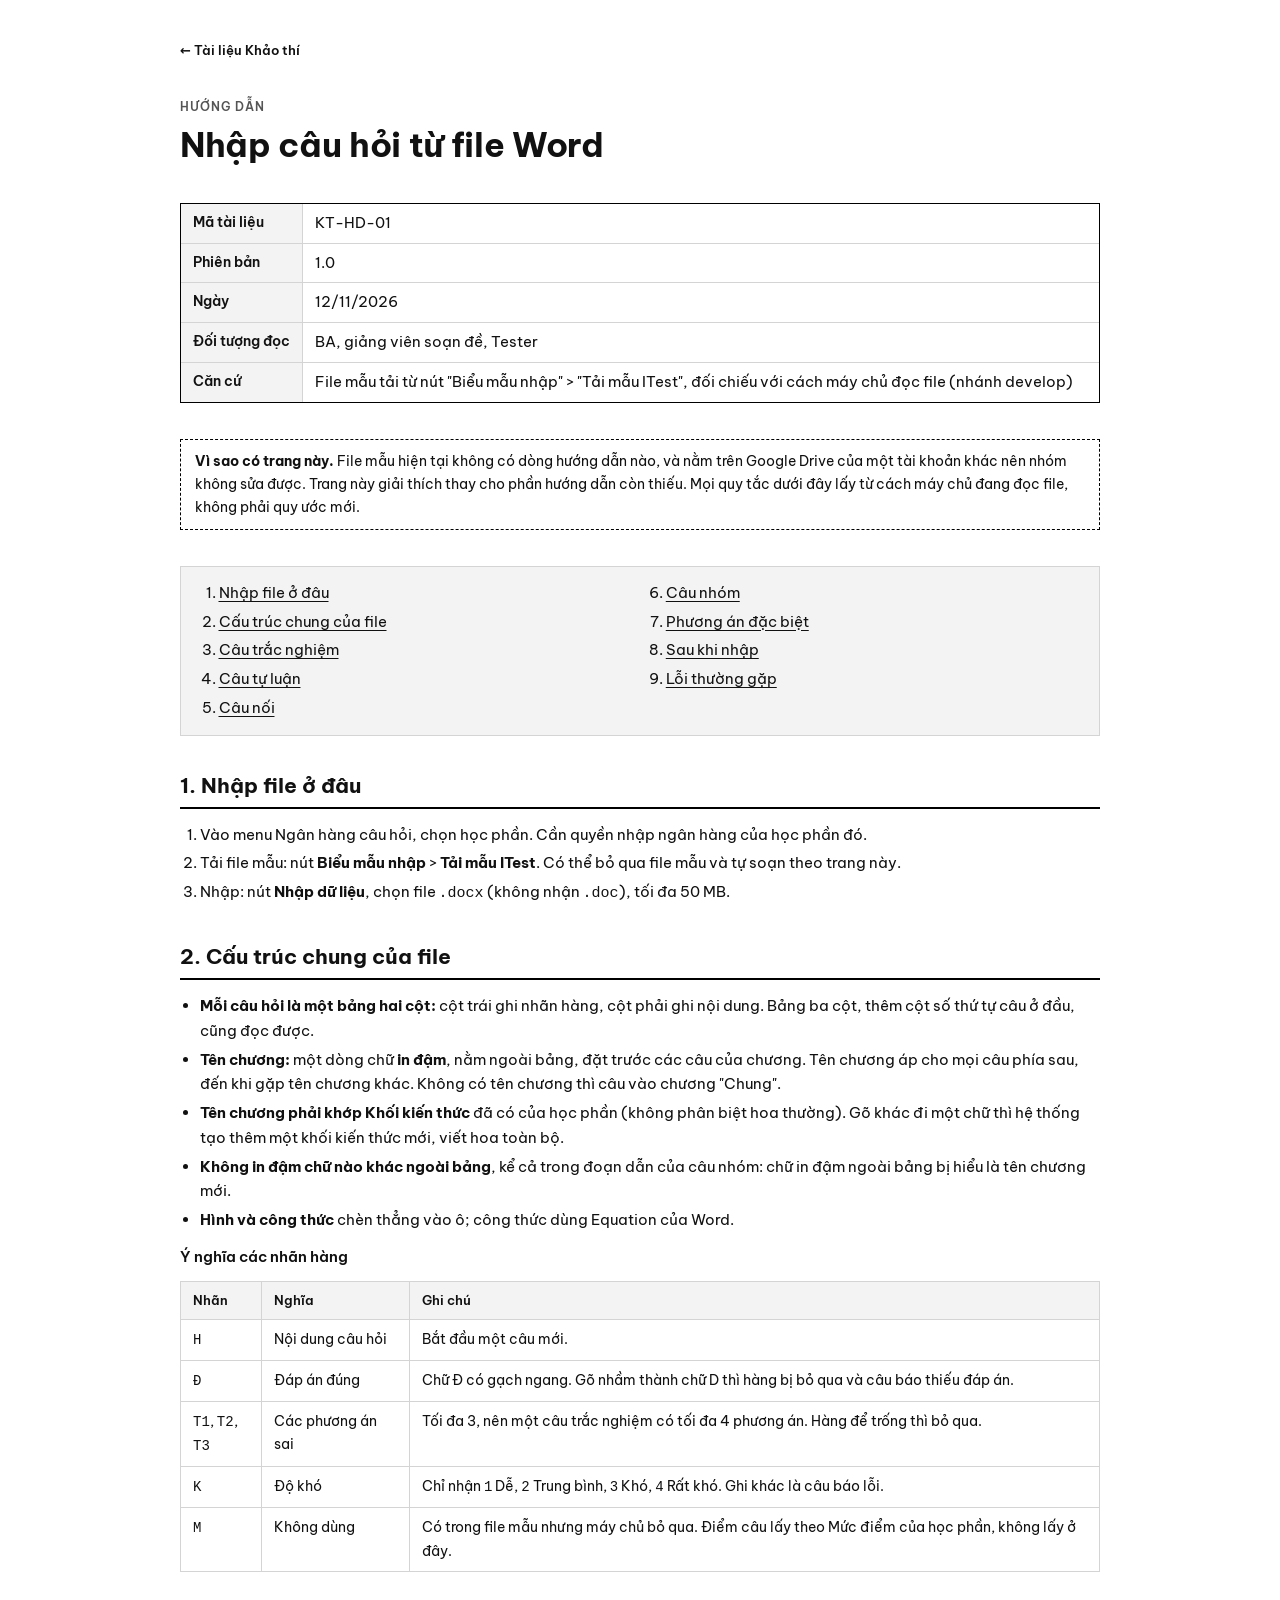
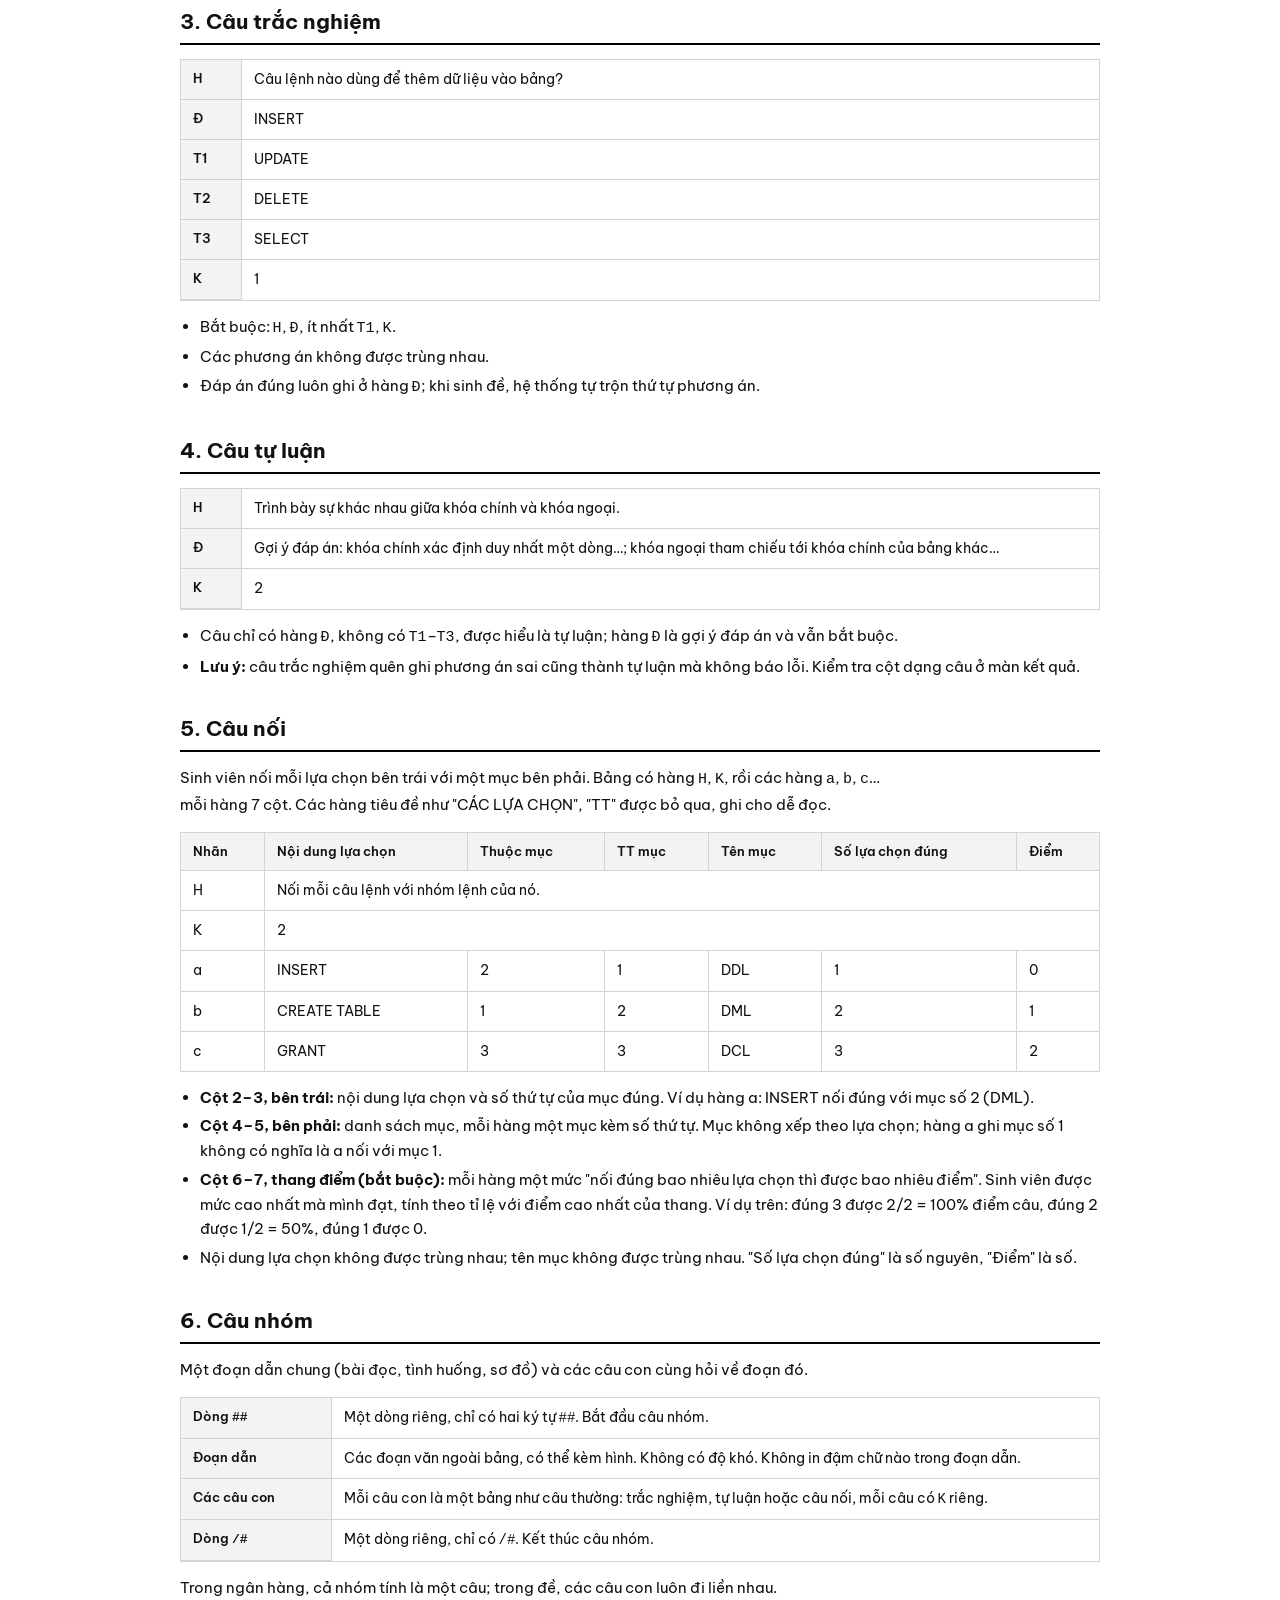
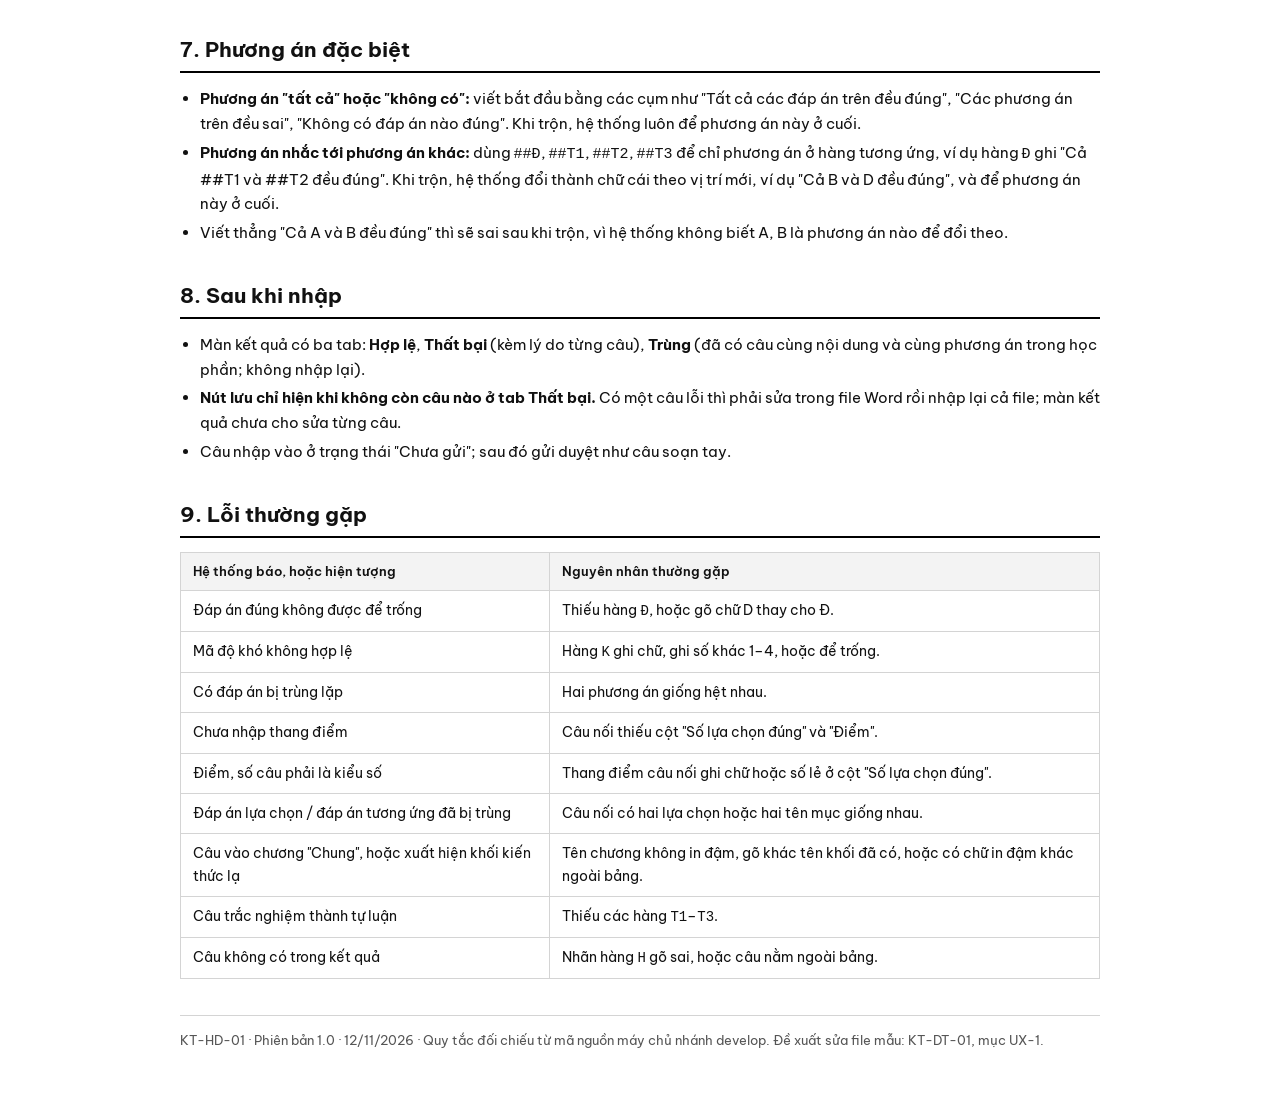
==== huong-dan/nhap-cau-hoi-tu-word.html @ 945ab6fc "Đặc tả 0.9 viết cụ thể từng đề xuất; thêm KT-HD-01 hướng dẫn nhập câu hỏi từ Word Mỗi đề xuất ghi rõ" ====
<!doctype html>
<html lang="vi">
<head>
<meta charset="utf-8">
<meta name="viewport" content="width=device-width, initial-scale=1, viewport-fit=cover">
<meta name="description" content="Cách điền file mẫu Word để nhập câu hỏi vào ngân hàng: từng hàng H, Đ, T1–T3, K nghĩa là gì, cách ghi chương, câu nối, câu nhóm, và các lỗi thường gặp.">
<title>Nhập câu hỏi từ Word</title>
<link rel="preconnect" href="https://fonts.googleapis.com">
<link rel="preconnect" href="https://fonts.gstatic.com" crossorigin>
<link rel="stylesheet" href="https://fonts.googleapis.com/css2?family=Be+Vietnam+Pro:wght@400;500;600;700&family=JetBrains+Mono:wght@500&display=swap">
<link rel="stylesheet" href="../assets/tai-lieu.css">
</head>
<body>
<main class="doc">
  <a class="back" href="../">← Tài liệu Khảo thí</a>

  <header class="muc">
    <span class="nhan">Hướng dẫn</span>
    <h1>Nhập câu hỏi từ file Word</h1>
  </header>

  <div class="thong-tin">
    <dl>
      <dt>Mã tài liệu</dt><dd>KT-HD-01</dd>
      <dt>Phiên bản</dt><dd>1.0</dd>
      <dt>Ngày</dt><dd>12/11/2026</dd>
      <dt>Đối tượng đọc</dt><dd>BA, giảng viên soạn đề, Tester</dd>
      <dt>Căn cứ</dt><dd>File mẫu tải từ nút "Biểu mẫu nhập" &gt; "Tải mẫu ITest", đối chiếu với cách máy chủ đọc file (nhánh develop)</dd>
    </dl>
  </div>

  <div class="chu-y"><b>Vì sao có trang này.</b> File mẫu hiện tại không có dòng hướng dẫn nào, và nằm trên Google Drive của một tài khoản khác nên nhóm không sửa được. Trang này giải thích thay cho phần hướng dẫn còn thiếu. Mọi quy tắc dưới đây lấy từ cách máy chủ đang đọc file, không phải quy ước mới.</div>

  <nav class="muc-luc" aria-label="Mục lục">
    <ol>
      <li><a href="#o-dau">Nhập file ở đâu</a></li>
      <li><a href="#cau-truc">Cấu trúc chung của file</a></li>
      <li><a href="#trac-nghiem">Câu trắc nghiệm</a></li>
      <li><a href="#tu-luan">Câu tự luận</a></li>
      <li><a href="#cau-noi">Câu nối</a></li>
      <li><a href="#cau-nhom">Câu nhóm</a></li>
      <li><a href="#dac-biet">Phương án đặc biệt</a></li>
      <li><a href="#sau-khi-nhap">Sau khi nhập</a></li>
      <li><a href="#loi">Lỗi thường gặp</a></li>
    </ol>
  </nav>

  <section id="o-dau">
    <h2>1. Nhập file ở đâu</h2>
    <ol>
      <li>Vào menu Ngân hàng câu hỏi, chọn học phần. Cần quyền nhập ngân hàng của học phần đó.</li>
      <li>Tải file mẫu: nút <b>Biểu mẫu nhập</b> &gt; <b>Tải mẫu ITest</b>. Có thể bỏ qua file mẫu và tự soạn theo trang này.</li>
      <li>Nhập: nút <b>Nhập dữ liệu</b>, chọn file <code>.docx</code> (không nhận <code>.doc</code>), tối đa 50 MB.</li>
    </ol>
  </section>

  <section id="cau-truc">
    <h2>2. Cấu trúc chung của file</h2>
    <ul>
      <li><b>Mỗi câu hỏi là một bảng hai cột:</b> cột trái ghi nhãn hàng, cột phải ghi nội dung. Bảng ba cột, thêm cột số thứ tự câu ở đầu, cũng đọc được.</li>
      <li><b>Tên chương:</b> một dòng chữ <b>in đậm</b>, nằm ngoài bảng, đặt trước các câu của chương. Tên chương áp cho mọi câu phía sau, đến khi gặp tên chương khác. Không có tên chương thì câu vào chương "Chung".</li>
      <li><b>Tên chương phải khớp Khối kiến thức</b> đã có của học phần (không phân biệt hoa thường). Gõ khác đi một chữ thì hệ thống tạo thêm một khối kiến thức mới, viết hoa toàn bộ.</li>
      <li><b>Không in đậm chữ nào khác ngoài bảng</b>, kể cả trong đoạn dẫn của câu nhóm: chữ in đậm ngoài bảng bị hiểu là tên chương mới.</li>
      <li><b>Hình và công thức</b> chèn thẳng vào ô; công thức dùng Equation của Word.</li>
    </ul>
    <h4>Ý nghĩa các nhãn hàng</h4>
    <div class="bang"><table>
      <thead><tr><th style="width:80px">Nhãn</th><th>Nghĩa</th><th>Ghi chú</th></tr></thead>
      <tbody>
        <tr><td><code>H</code></td><td>Nội dung câu hỏi</td><td>Bắt đầu một câu mới.</td></tr>
        <tr><td><code>Đ</code></td><td>Đáp án đúng</td><td>Chữ Đ có gạch ngang. Gõ nhầm thành chữ D thì hàng bị bỏ qua và câu báo thiếu đáp án.</td></tr>
        <tr><td><code>T1</code>, <code>T2</code>, <code>T3</code></td><td>Các phương án sai</td><td>Tối đa 3, nên một câu trắc nghiệm có tối đa 4 phương án. Hàng để trống thì bỏ qua.</td></tr>
        <tr><td><code>K</code></td><td>Độ khó</td><td>Chỉ nhận <code>1</code> Dễ, <code>2</code> Trung bình, <code>3</code> Khó, <code>4</code> Rất khó. Ghi khác là câu báo lỗi.</td></tr>
        <tr><td><code>M</code></td><td>Không dùng</td><td>Có trong file mẫu nhưng máy chủ bỏ qua. Điểm câu lấy theo Mức điểm của học phần, không lấy ở đây.</td></tr>
      </tbody>
    </table></div>
  </section>

  <section id="trac-nghiem">
    <h2>3. Câu trắc nghiệm</h2>
    <div class="bang"><table>
      <tbody>
        <tr><th style="width:60px">H</th><td>Câu lệnh nào dùng để thêm dữ liệu vào bảng?</td></tr>
        <tr><th>Đ</th><td>INSERT</td></tr>
        <tr><th>T1</th><td>UPDATE</td></tr>
        <tr><th>T2</th><td>DELETE</td></tr>
        <tr><th>T3</th><td>SELECT</td></tr>
        <tr><th>K</th><td>1</td></tr>
      </tbody>
    </table></div>
    <ul>
      <li>Bắt buộc: <code>H</code>, <code>Đ</code>, ít nhất <code>T1</code>, <code>K</code>.</li>
      <li>Các phương án không được trùng nhau.</li>
      <li>Đáp án đúng luôn ghi ở hàng <code>Đ</code>; khi sinh đề, hệ thống tự trộn thứ tự phương án.</li>
    </ul>
  </section>

  <section id="tu-luan">
    <h2>4. Câu tự luận</h2>
    <div class="bang"><table>
      <tbody>
        <tr><th style="width:60px">H</th><td>Trình bày sự khác nhau giữa khóa chính và khóa ngoại.</td></tr>
        <tr><th>Đ</th><td>Gợi ý đáp án: khóa chính xác định duy nhất một dòng…; khóa ngoại tham chiếu tới khóa chính của bảng khác…</td></tr>
        <tr><th>K</th><td>2</td></tr>
      </tbody>
    </table></div>
    <ul>
      <li>Câu chỉ có hàng <code>Đ</code>, không có <code>T1</code>–<code>T3</code>, được hiểu là tự luận; hàng <code>Đ</code> là gợi ý đáp án và vẫn bắt buộc.</li>
      <li><b>Lưu ý:</b> câu trắc nghiệm quên ghi phương án sai cũng thành tự luận mà không báo lỗi. Kiểm tra cột dạng câu ở màn kết quả.</li>
    </ul>
  </section>

  <section id="cau-noi">
    <h2>5. Câu nối</h2>
    <p>Sinh viên nối mỗi lựa chọn bên trái với một mục bên phải. Bảng có hàng <code>H</code>, <code>K</code>, rồi các hàng <code>a</code>, <code>b</code>, <code>c</code>… mỗi hàng 7 cột. Các hàng tiêu đề như "CÁC LỰA CHỌN", "TT" được bỏ qua, ghi cho dễ đọc.</p>
    <div class="bang"><table>
      <thead>
        <tr><th>Nhãn</th><th>Nội dung lựa chọn</th><th>Thuộc mục</th><th>TT mục</th><th>Tên mục</th><th>Số lựa chọn đúng</th><th>Điểm</th></tr>
      </thead>
      <tbody>
        <tr><td>H</td><td colspan="6">Nối mỗi câu lệnh với nhóm lệnh của nó.</td></tr>
        <tr><td>K</td><td colspan="6">2</td></tr>
        <tr><td>a</td><td>INSERT</td><td>2</td><td>1</td><td>DDL</td><td>1</td><td>0</td></tr>
        <tr><td>b</td><td>CREATE TABLE</td><td>1</td><td>2</td><td>DML</td><td>2</td><td>1</td></tr>
        <tr><td>c</td><td>GRANT</td><td>3</td><td>3</td><td>DCL</td><td>3</td><td>2</td></tr>
      </tbody>
    </table></div>
    <ul>
      <li><b>Cột 2–3, bên trái:</b> nội dung lựa chọn và số thứ tự của mục đúng. Ví dụ hàng a: INSERT nối đúng với mục số 2 (DML).</li>
      <li><b>Cột 4–5, bên phải:</b> danh sách mục, mỗi hàng một mục kèm số thứ tự. Mục không xếp theo lựa chọn; hàng a ghi mục số 1 không có nghĩa là a nối với mục 1.</li>
      <li><b>Cột 6–7, thang điểm (bắt buộc):</b> mỗi hàng một mức "nối đúng bao nhiêu lựa chọn thì được bao nhiêu điểm". Sinh viên được mức cao nhất mà mình đạt, tính theo tỉ lệ với điểm cao nhất của thang. Ví dụ trên: đúng 3 được 2/2 = 100% điểm câu, đúng 2 được 1/2 = 50%, đúng 1 được 0.</li>
      <li>Nội dung lựa chọn không được trùng nhau; tên mục không được trùng nhau. "Số lựa chọn đúng" là số nguyên, "Điểm" là số.</li>
    </ul>
  </section>

  <section id="cau-nhom">
    <h2>6. Câu nhóm</h2>
    <p>Một đoạn dẫn chung (bài đọc, tình huống, sơ đồ) và các câu con cùng hỏi về đoạn đó.</p>
    <div class="bang"><table>
      <tbody>
        <tr><th style="width:150px">Dòng <code>##</code></th><td>Một dòng riêng, chỉ có hai ký tự <code>##</code>. Bắt đầu câu nhóm.</td></tr>
        <tr><th>Đoạn dẫn</th><td>Các đoạn văn ngoài bảng, có thể kèm hình. Không có độ khó. Không in đậm chữ nào trong đoạn dẫn.</td></tr>
        <tr><th>Các câu con</th><td>Mỗi câu con là một bảng như câu thường: trắc nghiệm, tự luận hoặc câu nối, mỗi câu có <code>K</code> riêng.</td></tr>
        <tr><th>Dòng <code>/#</code></th><td>Một dòng riêng, chỉ có <code>/#</code>. Kết thúc câu nhóm.</td></tr>
      </tbody>
    </table></div>
    <p>Trong ngân hàng, cả nhóm tính là một câu; trong đề, các câu con luôn đi liền nhau.</p>
  </section>

  <section id="dac-biet">
    <h2>7. Phương án đặc biệt</h2>
    <ul>
      <li><b>Phương án "tất cả" hoặc "không có":</b> viết bắt đầu bằng các cụm như "Tất cả các đáp án trên đều đúng", "Các phương án trên đều sai", "Không có đáp án nào đúng". Khi trộn, hệ thống luôn để phương án này ở cuối.</li>
      <li><b>Phương án nhắc tới phương án khác:</b> dùng <code>##Đ</code>, <code>##T1</code>, <code>##T2</code>, <code>##T3</code> để chỉ phương án ở hàng tương ứng, ví dụ hàng <code>Đ</code> ghi "Cả ##T1 và ##T2 đều đúng". Khi trộn, hệ thống đổi thành chữ cái theo vị trí mới, ví dụ "Cả B và D đều đúng", và để phương án này ở cuối.</li>
      <li>Viết thẳng "Cả A và B đều đúng" thì sẽ sai sau khi trộn, vì hệ thống không biết A, B là phương án nào để đổi theo.</li>
    </ul>
  </section>

  <section id="sau-khi-nhap">
    <h2>8. Sau khi nhập</h2>
    <ul>
      <li>Màn kết quả có ba tab: <b>Hợp lệ</b>, <b>Thất bại</b> (kèm lý do từng câu), <b>Trùng</b> (đã có câu cùng nội dung và cùng phương án trong học phần; không nhập lại).</li>
      <li><b>Nút lưu chỉ hiện khi không còn câu nào ở tab Thất bại.</b> Có một câu lỗi thì phải sửa trong file Word rồi nhập lại cả file; màn kết quả chưa cho sửa từng câu.</li>
      <li>Câu nhập vào ở trạng thái "Chưa gửi"; sau đó gửi duyệt như câu soạn tay.</li>
    </ul>
  </section>

  <section id="loi">
    <h2>9. Lỗi thường gặp</h2>
    <div class="bang"><table>
      <thead><tr><th>Hệ thống báo, hoặc hiện tượng</th><th>Nguyên nhân thường gặp</th></tr></thead>
      <tbody>
        <tr><td>Đáp án đúng không được để trống</td><td>Thiếu hàng <code>Đ</code>, hoặc gõ chữ D thay cho Đ.</td></tr>
        <tr><td>Mã độ khó không hợp lệ</td><td>Hàng <code>K</code> ghi chữ, ghi số khác 1–4, hoặc để trống.</td></tr>
        <tr><td>Có đáp án bị trùng lặp</td><td>Hai phương án giống hệt nhau.</td></tr>
        <tr><td>Chưa nhập thang điểm</td><td>Câu nối thiếu cột "Số lựa chọn đúng" và "Điểm".</td></tr>
        <tr><td>Điểm, số câu phải là kiểu số</td><td>Thang điểm câu nối ghi chữ hoặc số lẻ ở cột "Số lựa chọn đúng".</td></tr>
        <tr><td>Đáp án lựa chọn / đáp án tương ứng đã bị trùng</td><td>Câu nối có hai lựa chọn hoặc hai tên mục giống nhau.</td></tr>
        <tr><td>Câu vào chương "Chung", hoặc xuất hiện khối kiến thức lạ</td><td>Tên chương không in đậm, gõ khác tên khối đã có, hoặc có chữ in đậm khác ngoài bảng.</td></tr>
        <tr><td>Câu trắc nghiệm thành tự luận</td><td>Thiếu các hàng <code>T1</code>–<code>T3</code>.</td></tr>
        <tr><td>Câu không có trong kết quả</td><td>Nhãn hàng <code>H</code> gõ sai, hoặc câu nằm ngoài bảng.</td></tr>
      </tbody>
    </table></div>
  </section>

  <footer>KT-HD-01 · Phiên bản 1.0 · 12/11/2026 · Quy tắc đối chiếu từ mã nguồn máy chủ nhánh develop. Đề xuất sửa file mẫu: KT-DT-01, mục UX-1.</footer>
</main>
</body>
</html>
---- assets/tai-lieu.css ----
/* Giao diện tài liệu nghiệp vụ: trắng đen, dạng văn bản BA (thông tin tài liệu, mục lục, mục đánh số, bảng). */
*, *::before, *::after { box-sizing: border-box; }
:root {
  --bg: #ffffff;
  --fg: #111111;
  --muted: #555555;
  --line: #d4d4d4;
  --soft: #f3f3f3;
  --strong: #000000;
  --font-body: "Be Vietnam Pro", system-ui, "Segoe UI", Roboto, Arial, sans-serif;
  --font-mono: "JetBrains Mono", ui-monospace, Consolas, monospace;
  color-scheme: light;
}
html { -webkit-text-size-adjust: 100%; }
body {
  margin: 0; background: var(--bg); color: var(--fg);
  font-family: var(--font-body); font-size: 0.9375rem; line-height: 1.65;
  padding-left: max(16px, env(safe-area-inset-left, 0px));
  padding-right: max(16px, env(safe-area-inset-right, 0px));
  padding-block: 40px 72px;
}
.doc { max-width: 920px; margin: 0 auto; display: grid; gap: 36px; }
a { color: var(--fg); text-underline-offset: 3px; }
a:focus-visible { outline: 2px solid var(--strong); outline-offset: 2px; }
h1, h2, h3, h4 { margin: 0; line-height: 1.3; text-wrap: balance; }
h1 { font-size: clamp(1.6rem, 1.3rem + 1.4vw, 2.1rem); font-weight: 700; letter-spacing: -0.01em; }
h2 { font-size: 1.3rem; font-weight: 700; padding-bottom: 8px; border-bottom: 2px solid var(--strong); }
h3 { font-size: 1.05rem; font-weight: 700; }
h4 { font-size: 0.95rem; font-weight: 600; }
p { margin: 0; max-width: 72ch; }
ul, ol { margin: 0; padding-left: 1.3em; display: grid; gap: 4px; }
section { display: grid; gap: 14px; min-width: 0; }
.back { font-size: 0.8125rem; font-weight: 600; text-decoration: none; }
.nhan { font-size: 0.75rem; font-weight: 600; letter-spacing: 0.08em; text-transform: uppercase; color: var(--muted); }
.muted { color: var(--muted); }
.ma { font-family: var(--font-mono); font-size: 0.8rem; font-weight: 500; border: 1px solid var(--strong); padding: 0 6px; border-radius: 3px; white-space: nowrap; }

/* Thông tin tài liệu */
.thong-tin { border: 1px solid var(--strong); }
.thong-tin dl { display: grid; grid-template-columns: max-content 1fr; margin: 0; }
.thong-tin dt, .thong-tin dd { margin: 0; padding: 7px 12px; border-bottom: 1px solid var(--line); }
.thong-tin dt { background: var(--soft); font-weight: 600; font-size: 0.85rem; border-right: 1px solid var(--line); }
.thong-tin dl > :nth-last-child(-n+2) { border-bottom: 0; }
@media (max-width: 560px) { .thong-tin dl { grid-template-columns: 1fr; } .thong-tin dt { border-right: 0; } }

/* Mục lục */
.muc-luc { border: 1px solid var(--line); padding: 14px 18px; background: var(--soft); }
.muc-luc ol { columns: 2; column-gap: 32px; display: block; }
.muc-luc li { break-inside: avoid; margin-bottom: 4px; }
@media (max-width: 640px) { .muc-luc ol { columns: 1; } }

/* Bảng */
.bang { overflow-x: auto; border: 1px solid var(--line); }
table { border-collapse: collapse; width: 100%; font-size: 0.875rem; }
th, td { text-align: left; vertical-align: top; padding: 8px 12px; border-bottom: 1px solid var(--line); border-right: 1px solid var(--line); }
th:last-child, td:last-child { border-right: 0; }
tr:last-child td { border-bottom: 0; }
th { background: var(--soft); font-weight: 600; font-size: 0.8125rem; }
td.so, th.so { width: 44px; text-align: center; font-variant-numeric: tabular-nums; }
td.nowrap { white-space: nowrap; }

/* Khối quy trình, tính năng */
.khoi { border-top: 2px solid var(--strong); padding-top: 14px; display: grid; gap: 12px; }
.khoi-dau { display: flex; flex-wrap: wrap; align-items: baseline; gap: 8px 12px; }
.meta { display: flex; flex-wrap: wrap; gap: 6px 16px; font-size: 0.8125rem; color: var(--muted); }
.meta b { color: var(--fg); font-weight: 600; }
.muc { display: grid; gap: 6px; }
.quy-tac li::marker, .ac li::marker { font-family: var(--font-mono); }
.chu-y { border: 1px dashed var(--strong); padding: 10px 14px; font-size: 0.875rem; }
.chu-y b { font-weight: 700; }

/* Sơ đồ */
.so-do { border: 1px solid var(--line); padding: 16px; overflow-x: auto; background: var(--bg); }
.so-do pre.mermaid { margin: 0; text-align: center; background: transparent; }

footer { font-size: 0.8125rem; color: var(--muted); border-top: 1px solid var(--line); padding-top: 14px; }
@media print {
  body { padding: 0; font-size: 11pt; }
  .back, .muc-luc { display: none; }
  .khoi, section { break-inside: avoid-page; }
  a { text-decoration: none; }
}
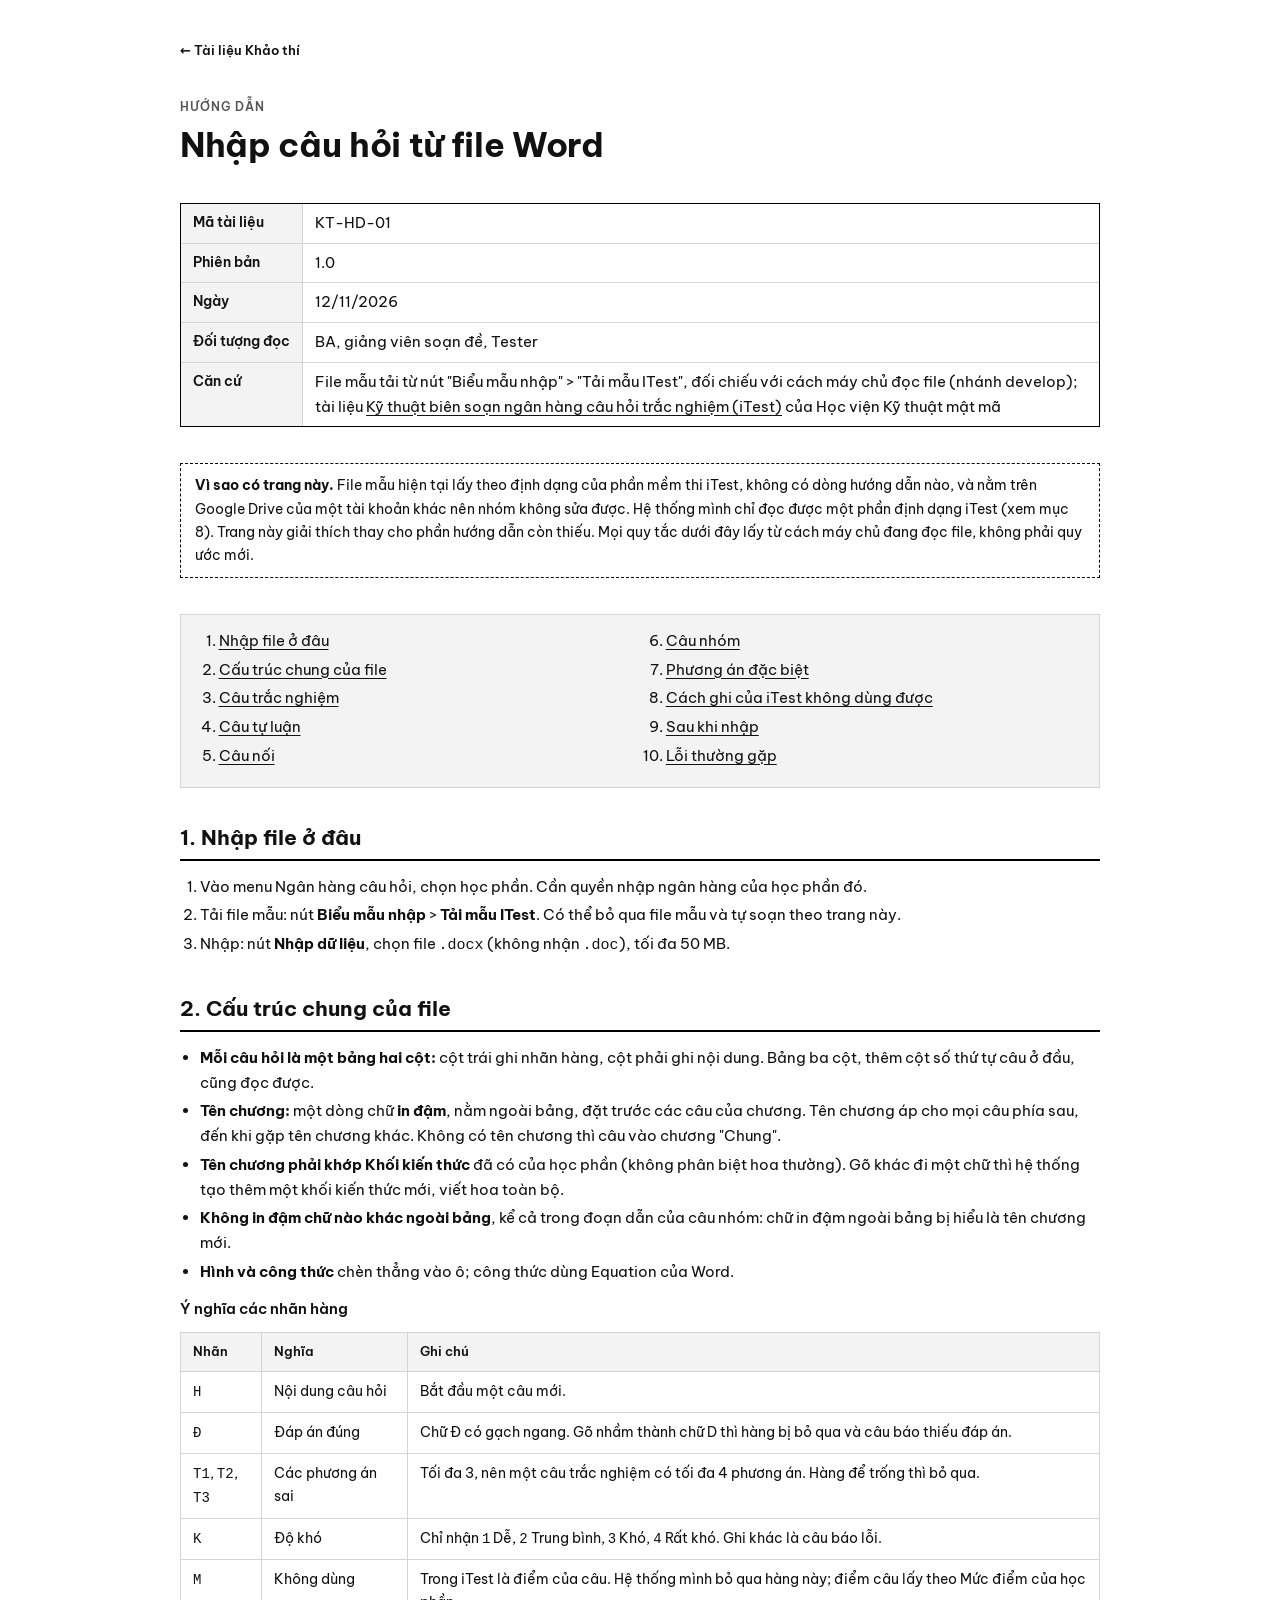
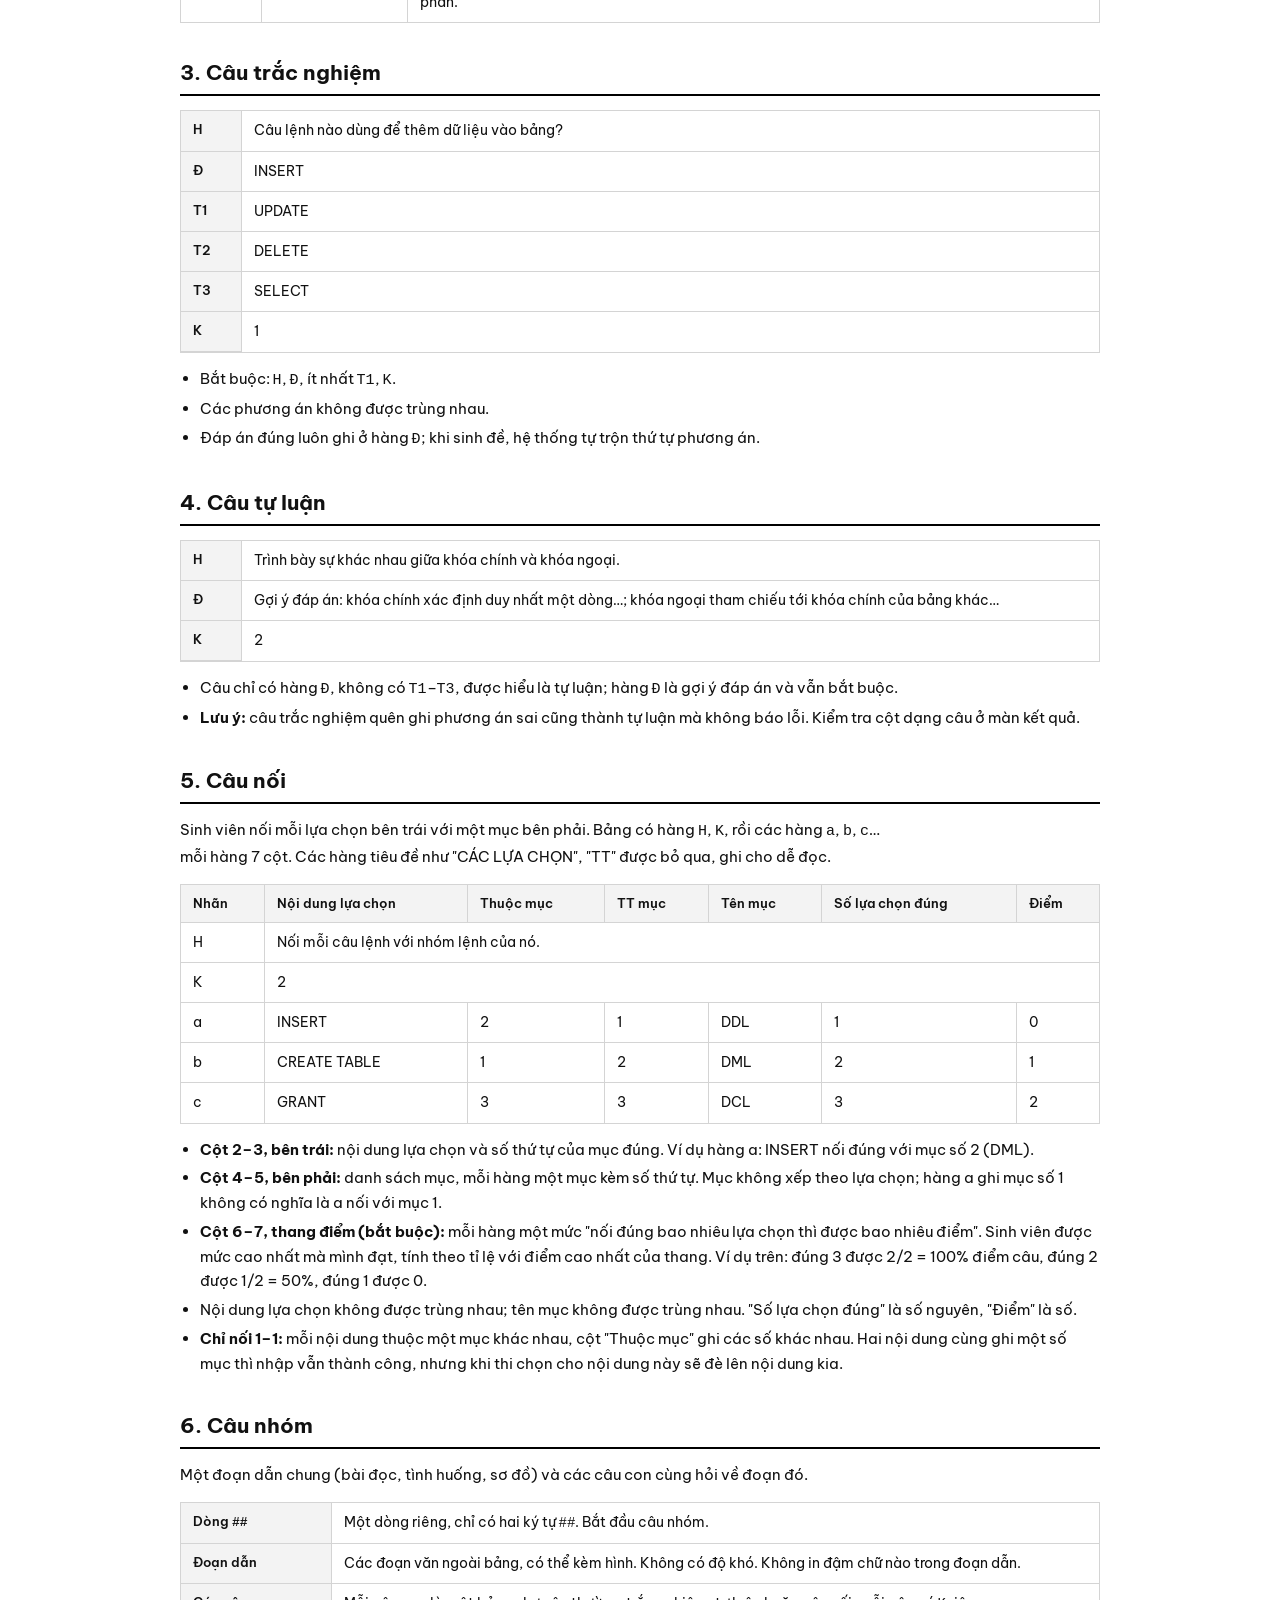
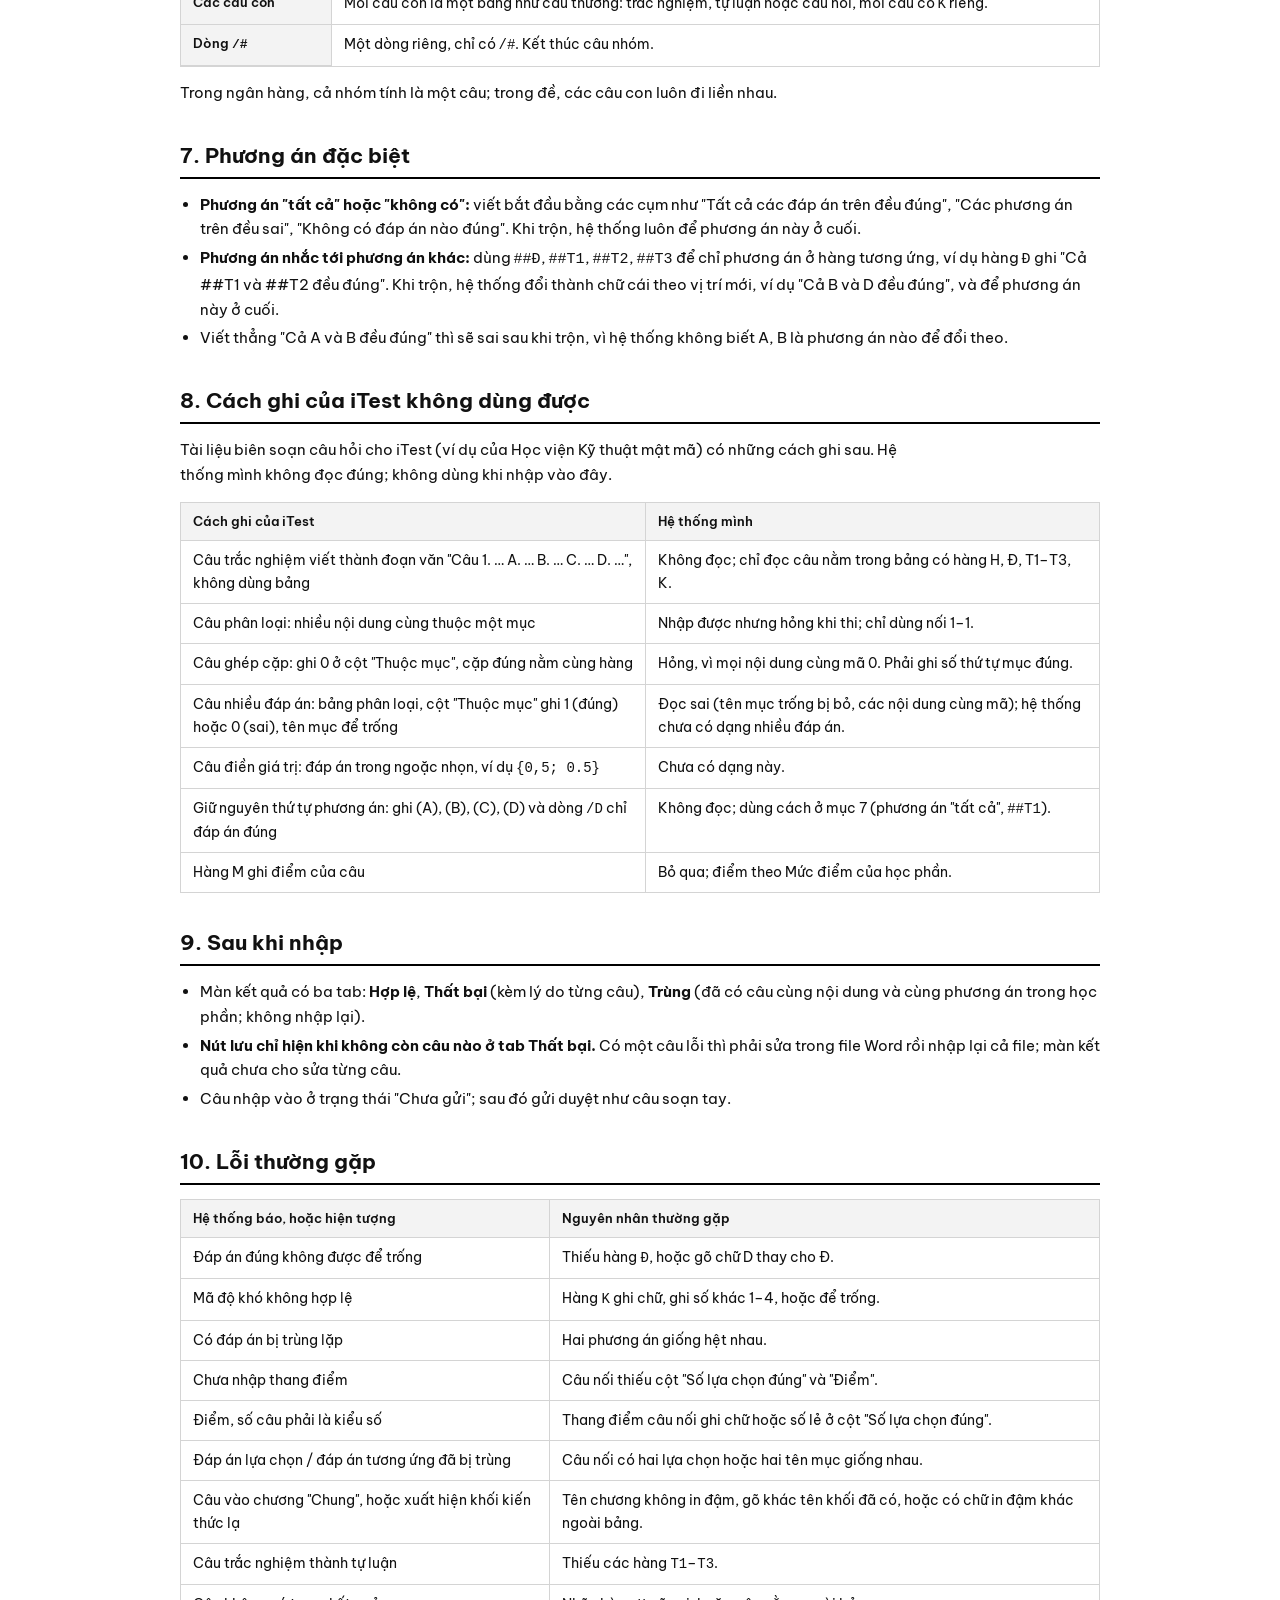
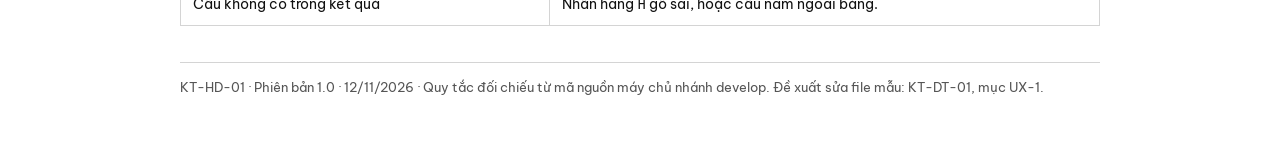
==== commit 4bbbb6f5: "Đặc tả 0.9: phác thảo màn hình từng đề xuất, đối chiếu iTest/Moodle/Canvas, thêm Phân loại - Mỗi đề " ====
--- a/huong-dan/nhap-cau-hoi-tu-word.html
+++ b/huong-dan/nhap-cau-hoi-tu-word.html
@@ -25,11 +25,11 @@
       <dt>Phiên bản</dt><dd>1.0</dd>
       <dt>Ngày</dt><dd>12/11/2026</dd>
       <dt>Đối tượng đọc</dt><dd>BA, giảng viên soạn đề, Tester</dd>
-      <dt>Căn cứ</dt><dd>File mẫu tải từ nút "Biểu mẫu nhập" &gt; "Tải mẫu ITest", đối chiếu với cách máy chủ đọc file (nhánh develop)</dd>
+      <dt>Căn cứ</dt><dd>File mẫu tải từ nút "Biểu mẫu nhập" &gt; "Tải mẫu ITest", đối chiếu với cách máy chủ đọc file (nhánh develop); tài liệu <a href="https://ktdbcl.actvn.edu.vn/files/quy-dinh/hdkt-gv-001-ky-thuat-bien-soan-ngan-hang-cau-hoi-trac-nghiem.pdf">Kỹ thuật biên soạn ngân hàng câu hỏi trắc nghiệm (iTest)</a> của Học viện Kỹ thuật mật mã</dd>
     </dl>
   </div>
 
-  <div class="chu-y"><b>Vì sao có trang này.</b> File mẫu hiện tại không có dòng hướng dẫn nào, và nằm trên Google Drive của một tài khoản khác nên nhóm không sửa được. Trang này giải thích thay cho phần hướng dẫn còn thiếu. Mọi quy tắc dưới đây lấy từ cách máy chủ đang đọc file, không phải quy ước mới.</div>
+  <div class="chu-y"><b>Vì sao có trang này.</b> File mẫu hiện tại lấy theo định dạng của phần mềm thi iTest, không có dòng hướng dẫn nào, và nằm trên Google Drive của một tài khoản khác nên nhóm không sửa được. Hệ thống mình chỉ đọc được một phần định dạng iTest (xem mục 8). Trang này giải thích thay cho phần hướng dẫn còn thiếu. Mọi quy tắc dưới đây lấy từ cách máy chủ đang đọc file, không phải quy ước mới.</div>
 
   <nav class="muc-luc" aria-label="Mục lục">
     <ol>
@@ -40,6 +40,7 @@
       <li><a href="#cau-noi">Câu nối</a></li>
       <li><a href="#cau-nhom">Câu nhóm</a></li>
       <li><a href="#dac-biet">Phương án đặc biệt</a></li>
+      <li><a href="#itest">Cách ghi của iTest không dùng được</a></li>
       <li><a href="#sau-khi-nhap">Sau khi nhập</a></li>
       <li><a href="#loi">Lỗi thường gặp</a></li>
     </ol>
@@ -71,7 +72,7 @@
         <tr><td><code>Đ</code></td><td>Đáp án đúng</td><td>Chữ Đ có gạch ngang. Gõ nhầm thành chữ D thì hàng bị bỏ qua và câu báo thiếu đáp án.</td></tr>
         <tr><td><code>T1</code>, <code>T2</code>, <code>T3</code></td><td>Các phương án sai</td><td>Tối đa 3, nên một câu trắc nghiệm có tối đa 4 phương án. Hàng để trống thì bỏ qua.</td></tr>
         <tr><td><code>K</code></td><td>Độ khó</td><td>Chỉ nhận <code>1</code> Dễ, <code>2</code> Trung bình, <code>3</code> Khó, <code>4</code> Rất khó. Ghi khác là câu báo lỗi.</td></tr>
-        <tr><td><code>M</code></td><td>Không dùng</td><td>Có trong file mẫu nhưng máy chủ bỏ qua. Điểm câu lấy theo Mức điểm của học phần, không lấy ở đây.</td></tr>
+        <tr><td><code>M</code></td><td>Không dùng</td><td>Trong iTest là điểm của câu. Hệ thống mình bỏ qua hàng này; điểm câu lấy theo Mức điểm của học phần.</td></tr>
       </tbody>
     </table></div>
   </section>
@@ -130,6 +131,7 @@
       <li><b>Cột 4–5, bên phải:</b> danh sách mục, mỗi hàng một mục kèm số thứ tự. Mục không xếp theo lựa chọn; hàng a ghi mục số 1 không có nghĩa là a nối với mục 1.</li>
       <li><b>Cột 6–7, thang điểm (bắt buộc):</b> mỗi hàng một mức "nối đúng bao nhiêu lựa chọn thì được bao nhiêu điểm". Sinh viên được mức cao nhất mà mình đạt, tính theo tỉ lệ với điểm cao nhất của thang. Ví dụ trên: đúng 3 được 2/2 = 100% điểm câu, đúng 2 được 1/2 = 50%, đúng 1 được 0.</li>
       <li>Nội dung lựa chọn không được trùng nhau; tên mục không được trùng nhau. "Số lựa chọn đúng" là số nguyên, "Điểm" là số.</li>
+      <li><b>Chỉ nối 1–1:</b> mỗi nội dung thuộc một mục khác nhau, cột "Thuộc mục" ghi các số khác nhau. Hai nội dung cùng ghi một số mục thì nhập vẫn thành công, nhưng khi thi chọn cho nội dung này sẽ đè lên nội dung kia.</li>
     </ul>
   </section>
 
@@ -156,8 +158,25 @@
     </ul>
   </section>
 
+  <section id="itest">
+    <h2>8. Cách ghi của iTest không dùng được</h2>
+    <p>Tài liệu biên soạn câu hỏi cho iTest (ví dụ của Học viện Kỹ thuật mật mã) có những cách ghi sau. Hệ thống mình không đọc đúng; không dùng khi nhập vào đây.</p>
+    <div class="bang"><table>
+      <thead><tr><th>Cách ghi của iTest</th><th>Hệ thống mình</th></tr></thead>
+      <tbody>
+        <tr><td>Câu trắc nghiệm viết thành đoạn văn "Câu 1. … A. … B. … C. … D. …", không dùng bảng</td><td>Không đọc; chỉ đọc câu nằm trong bảng có hàng H, Đ, T1–T3, K.</td></tr>
+        <tr><td>Câu phân loại: nhiều nội dung cùng thuộc một mục</td><td>Nhập được nhưng hỏng khi thi; chỉ dùng nối 1–1.</td></tr>
+        <tr><td>Câu ghép cặp: ghi 0 ở cột "Thuộc mục", cặp đúng nằm cùng hàng</td><td>Hỏng, vì mọi nội dung cùng mã 0. Phải ghi số thứ tự mục đúng.</td></tr>
+        <tr><td>Câu nhiều đáp án: bảng phân loại, cột "Thuộc mục" ghi 1 (đúng) hoặc 0 (sai), tên mục để trống</td><td>Đọc sai (tên mục trống bị bỏ, các nội dung cùng mã); hệ thống chưa có dạng nhiều đáp án.</td></tr>
+        <tr><td>Câu điền giá trị: đáp án trong ngoặc nhọn, ví dụ <code>{0,5; 0.5}</code></td><td>Chưa có dạng này.</td></tr>
+        <tr><td>Giữ nguyên thứ tự phương án: ghi (A), (B), (C), (D) và dòng <code>/D</code> chỉ đáp án đúng</td><td>Không đọc; dùng cách ở mục 7 (phương án "tất cả", <code>##T1</code>).</td></tr>
+        <tr><td>Hàng M ghi điểm của câu</td><td>Bỏ qua; điểm theo Mức điểm của học phần.</td></tr>
+      </tbody>
+    </table></div>
+  </section>
+
   <section id="sau-khi-nhap">
-    <h2>8. Sau khi nhập</h2>
+    <h2>9. Sau khi nhập</h2>
     <ul>
       <li>Màn kết quả có ba tab: <b>Hợp lệ</b>, <b>Thất bại</b> (kèm lý do từng câu), <b>Trùng</b> (đã có câu cùng nội dung và cùng phương án trong học phần; không nhập lại).</li>
       <li><b>Nút lưu chỉ hiện khi không còn câu nào ở tab Thất bại.</b> Có một câu lỗi thì phải sửa trong file Word rồi nhập lại cả file; màn kết quả chưa cho sửa từng câu.</li>
@@ -166,7 +185,7 @@
   </section>
 
   <section id="loi">
-    <h2>9. Lỗi thường gặp</h2>
+    <h2>10. Lỗi thường gặp</h2>
     <div class="bang"><table>
       <thead><tr><th>Hệ thống báo, hoặc hiện tượng</th><th>Nguyên nhân thường gặp</th></tr></thead>
       <tbody>
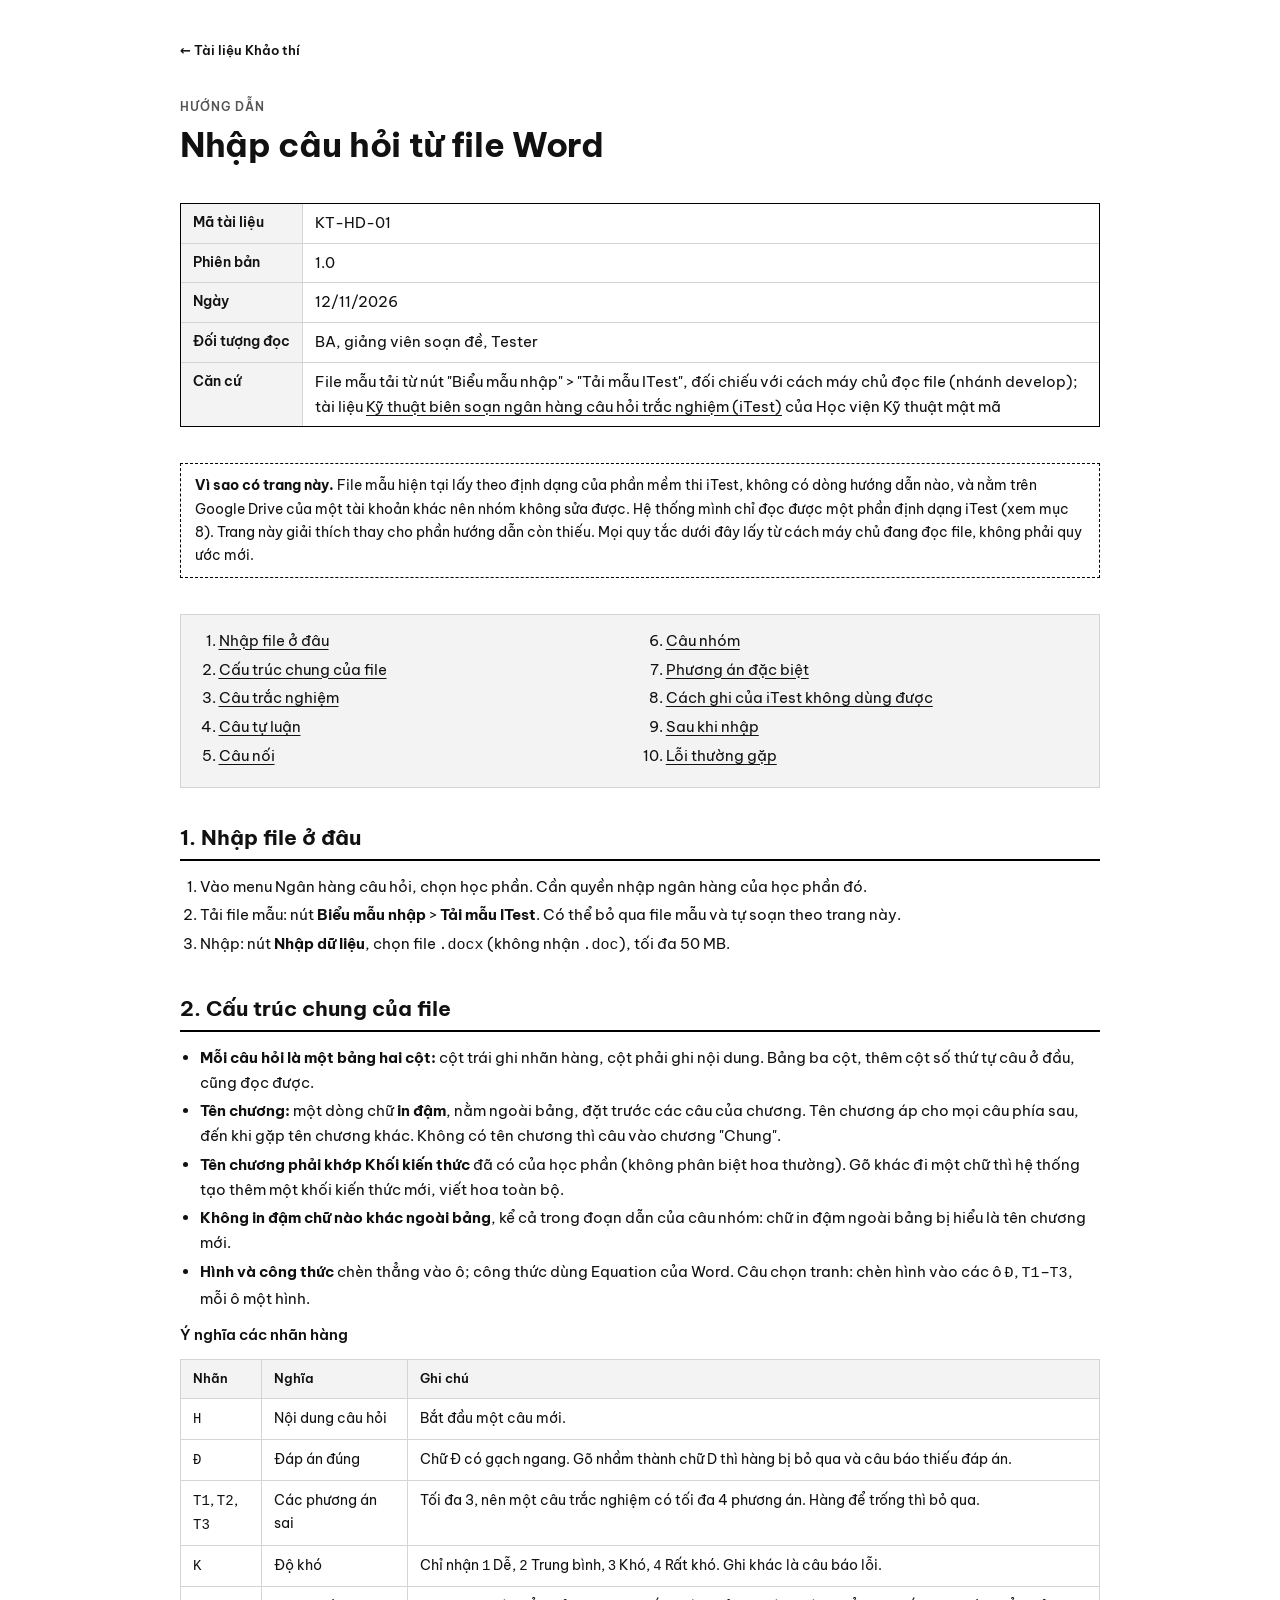
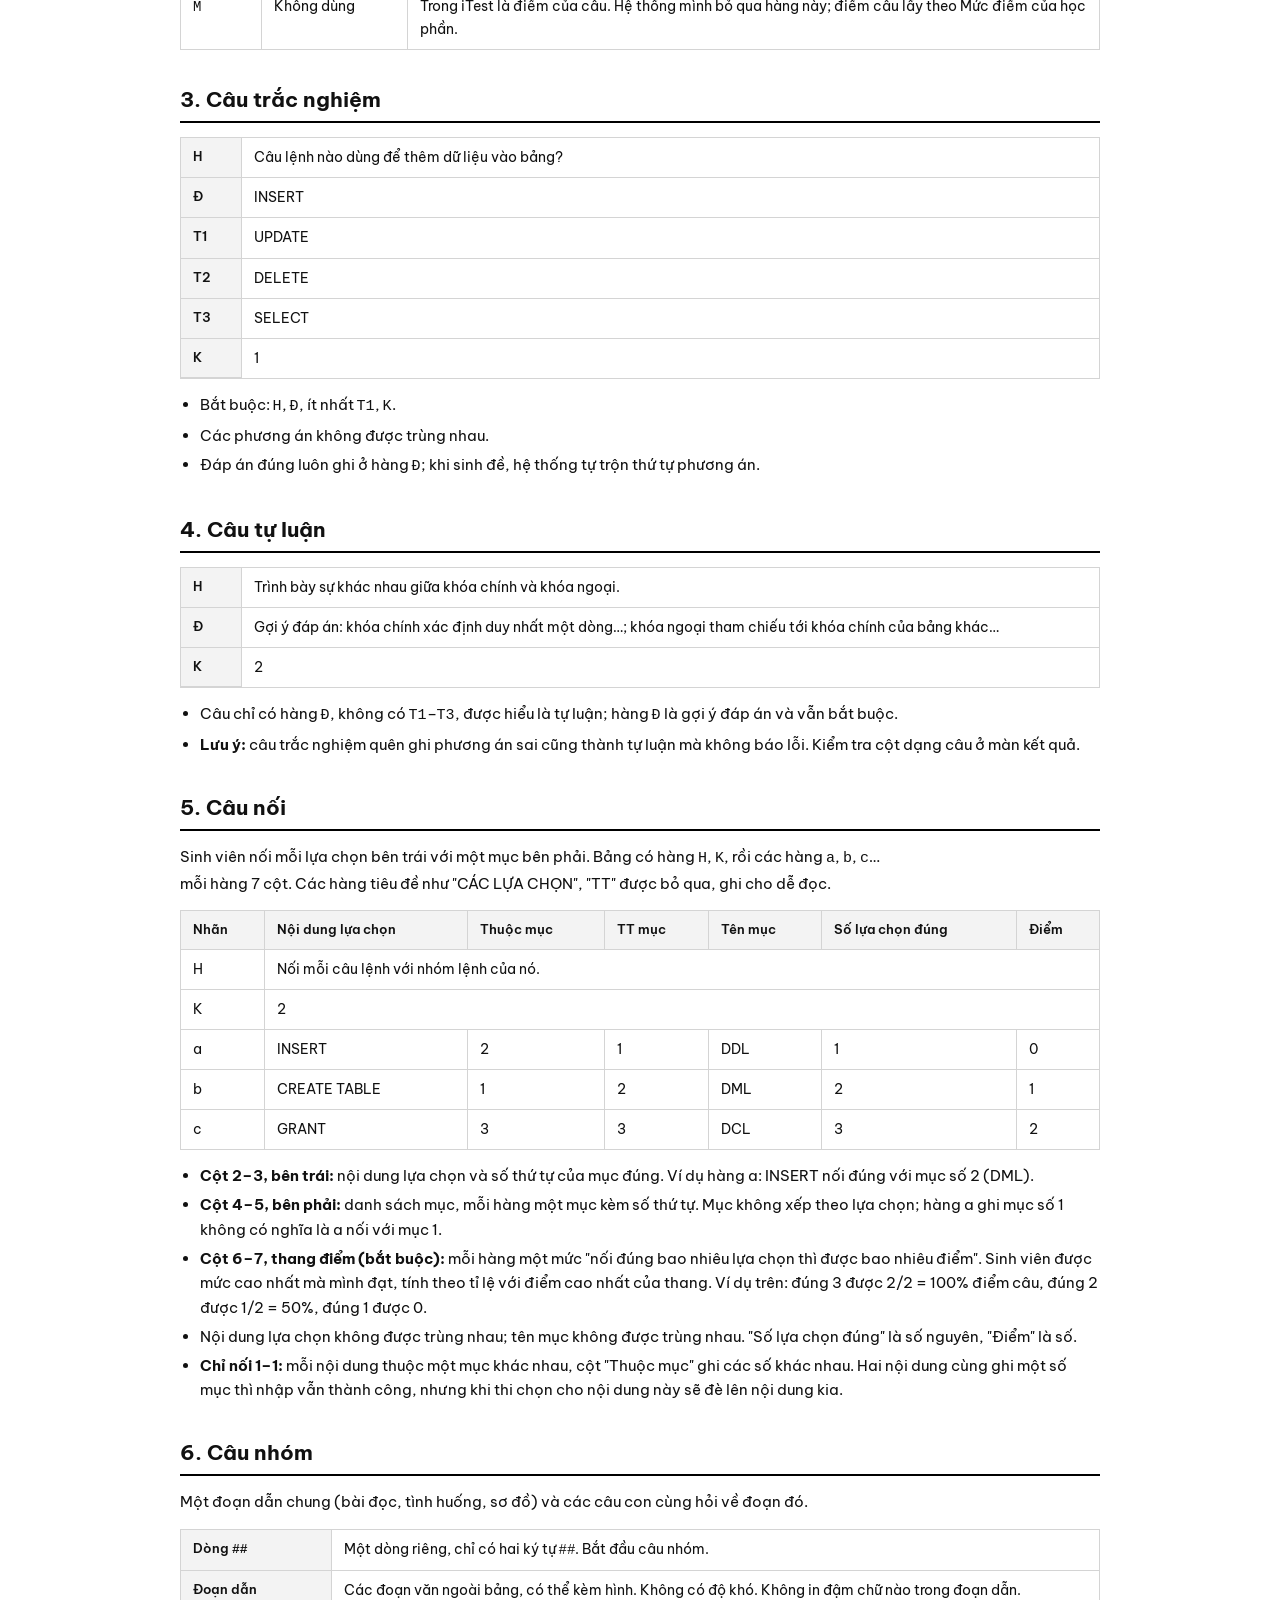
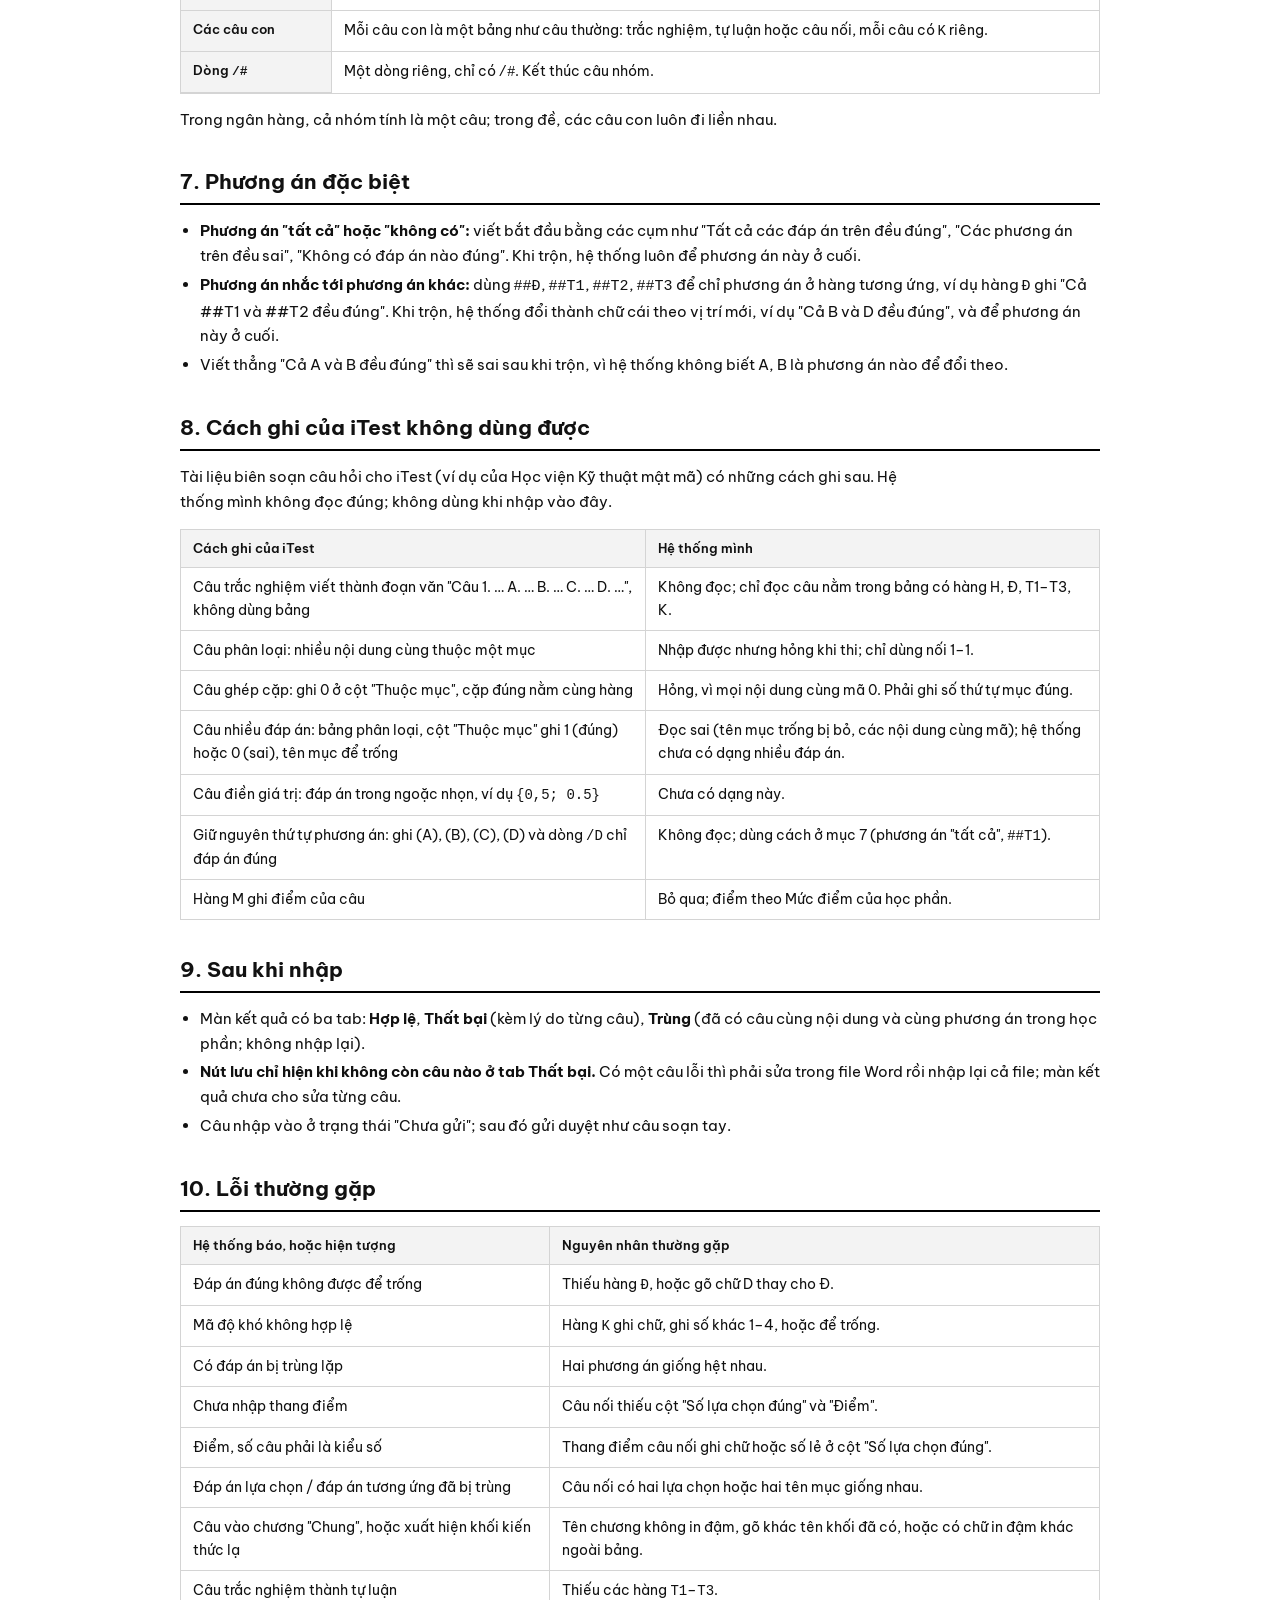
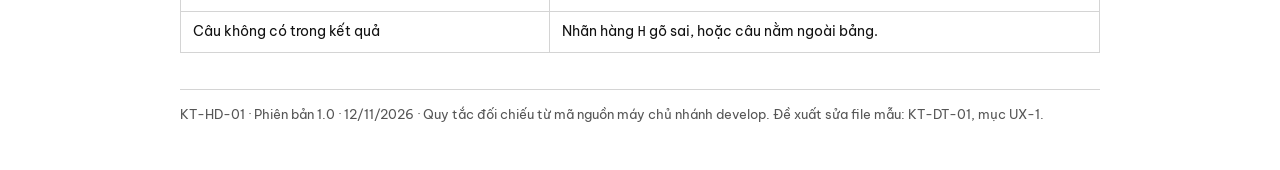
==== commit 302a91d5: "Ghi rõ câu chọn tranh (phương án là hình) hệ thống đã làm được Co-Authored-By: Claude Opus 5.5 <nore" ====
--- a/huong-dan/nhap-cau-hoi-tu-word.html
+++ b/huong-dan/nhap-cau-hoi-tu-word.html
@@ -62,7 +62,7 @@
       <li><b>Tên chương:</b> một dòng chữ <b>in đậm</b>, nằm ngoài bảng, đặt trước các câu của chương. Tên chương áp cho mọi câu phía sau, đến khi gặp tên chương khác. Không có tên chương thì câu vào chương "Chung".</li>
       <li><b>Tên chương phải khớp Khối kiến thức</b> đã có của học phần (không phân biệt hoa thường). Gõ khác đi một chữ thì hệ thống tạo thêm một khối kiến thức mới, viết hoa toàn bộ.</li>
       <li><b>Không in đậm chữ nào khác ngoài bảng</b>, kể cả trong đoạn dẫn của câu nhóm: chữ in đậm ngoài bảng bị hiểu là tên chương mới.</li>
-      <li><b>Hình và công thức</b> chèn thẳng vào ô; công thức dùng Equation của Word.</li>
+      <li><b>Hình và công thức</b> chèn thẳng vào ô; công thức dùng Equation của Word. Câu chọn tranh: chèn hình vào các ô <code>Đ</code>, <code>T1</code>–<code>T3</code>, mỗi ô một hình.</li>
     </ul>
     <h4>Ý nghĩa các nhãn hàng</h4>
     <div class="bang"><table>
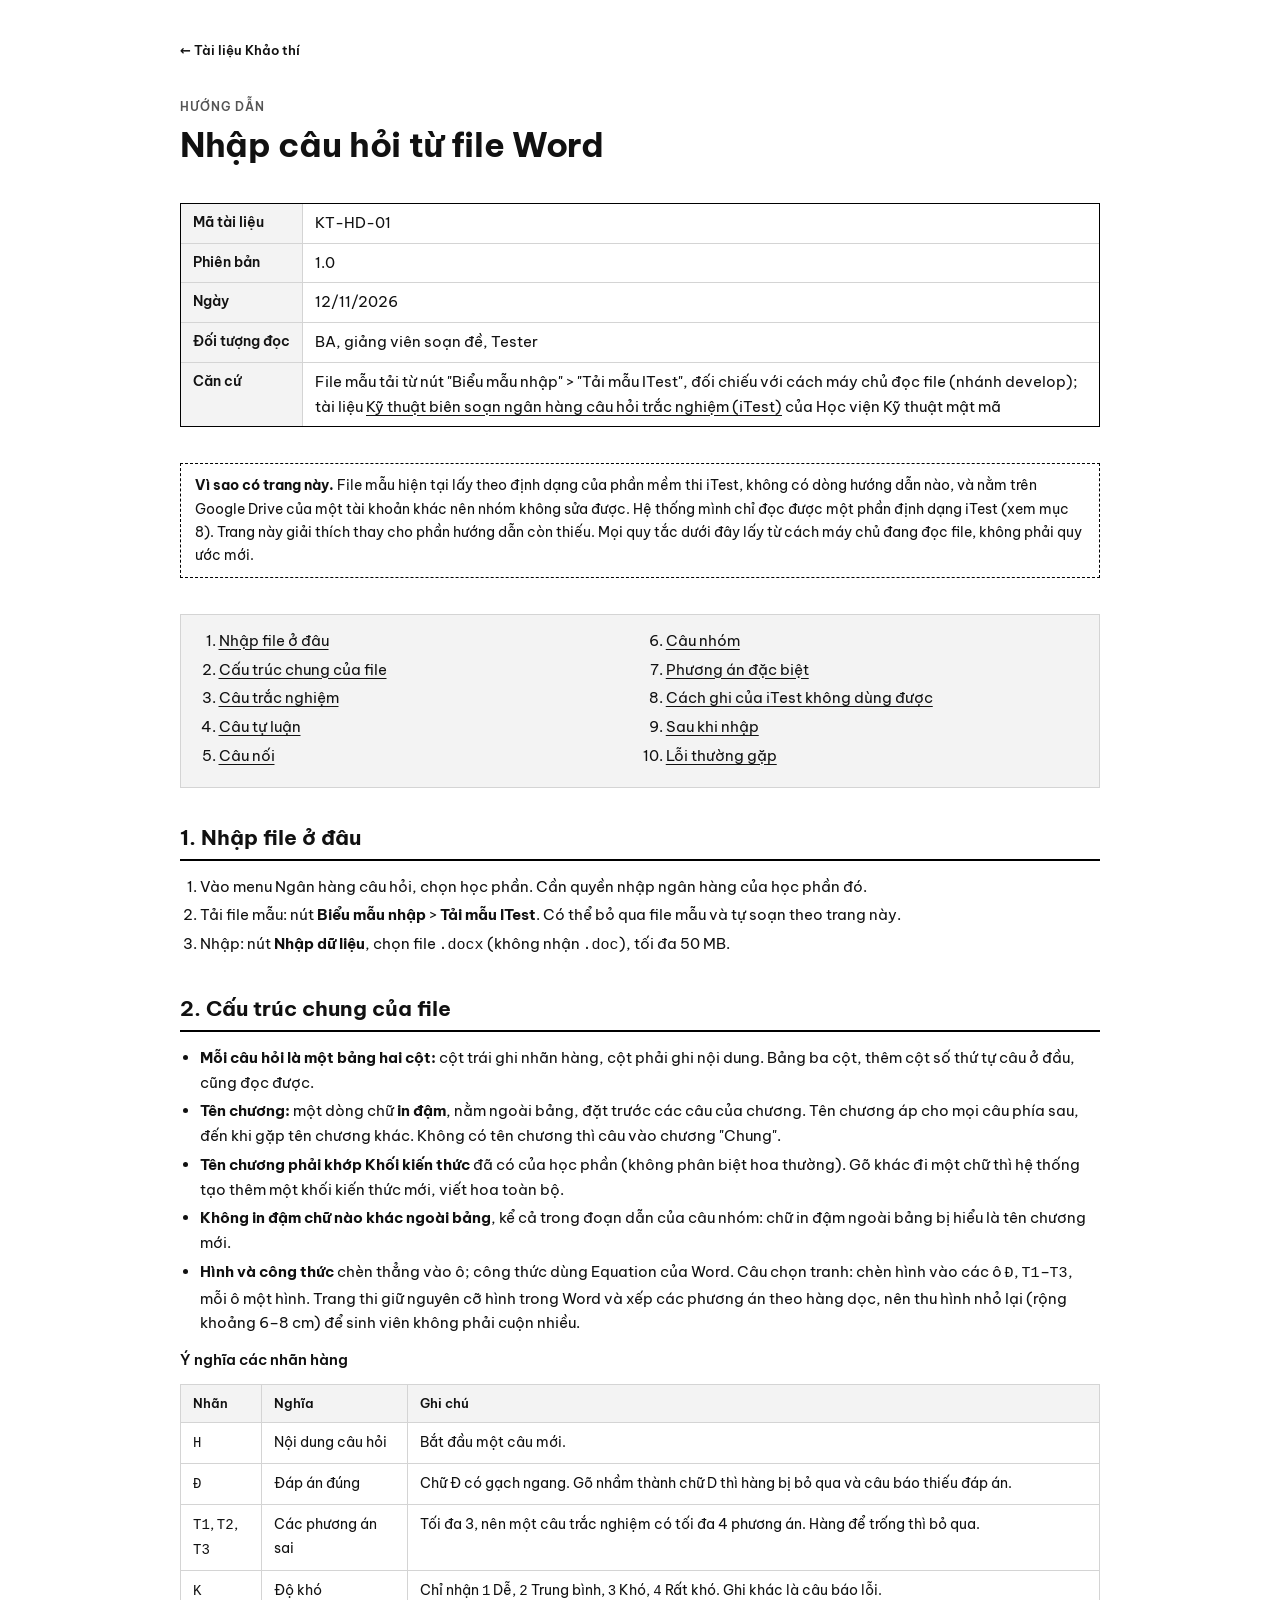
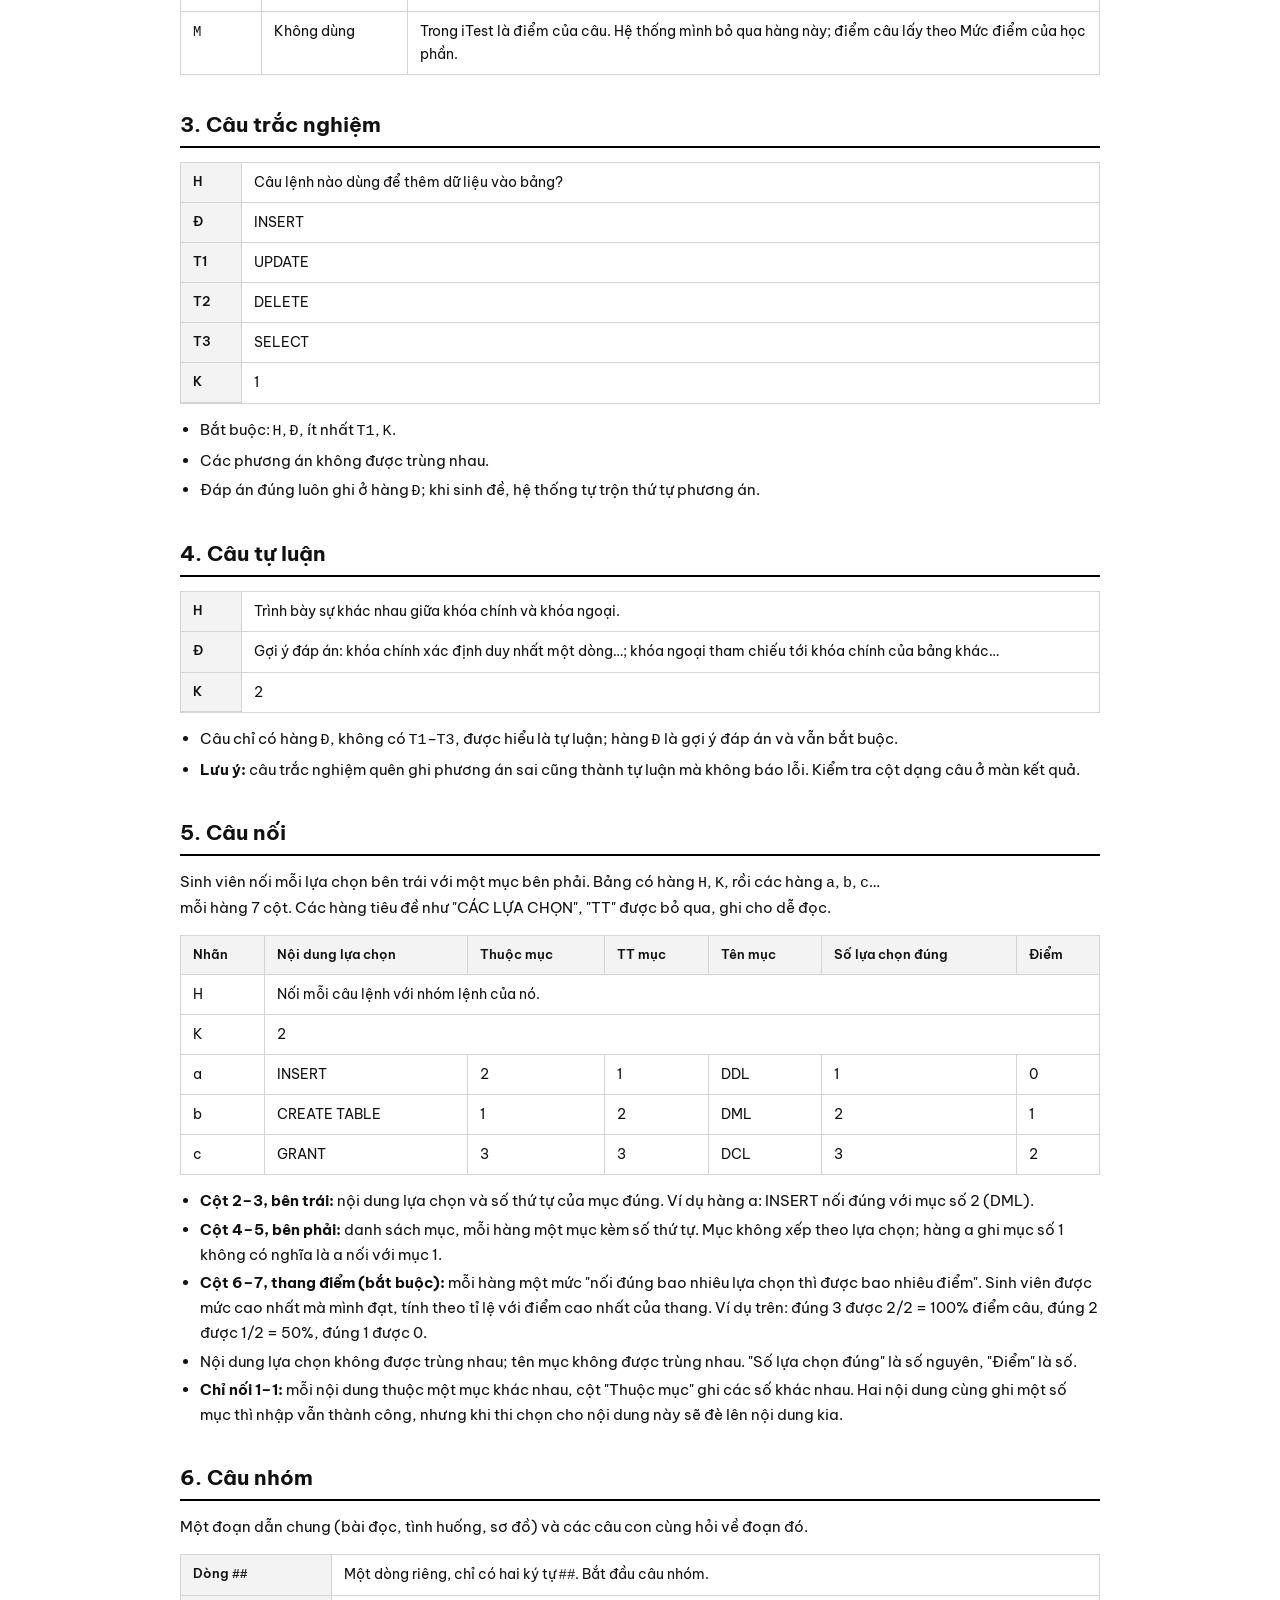
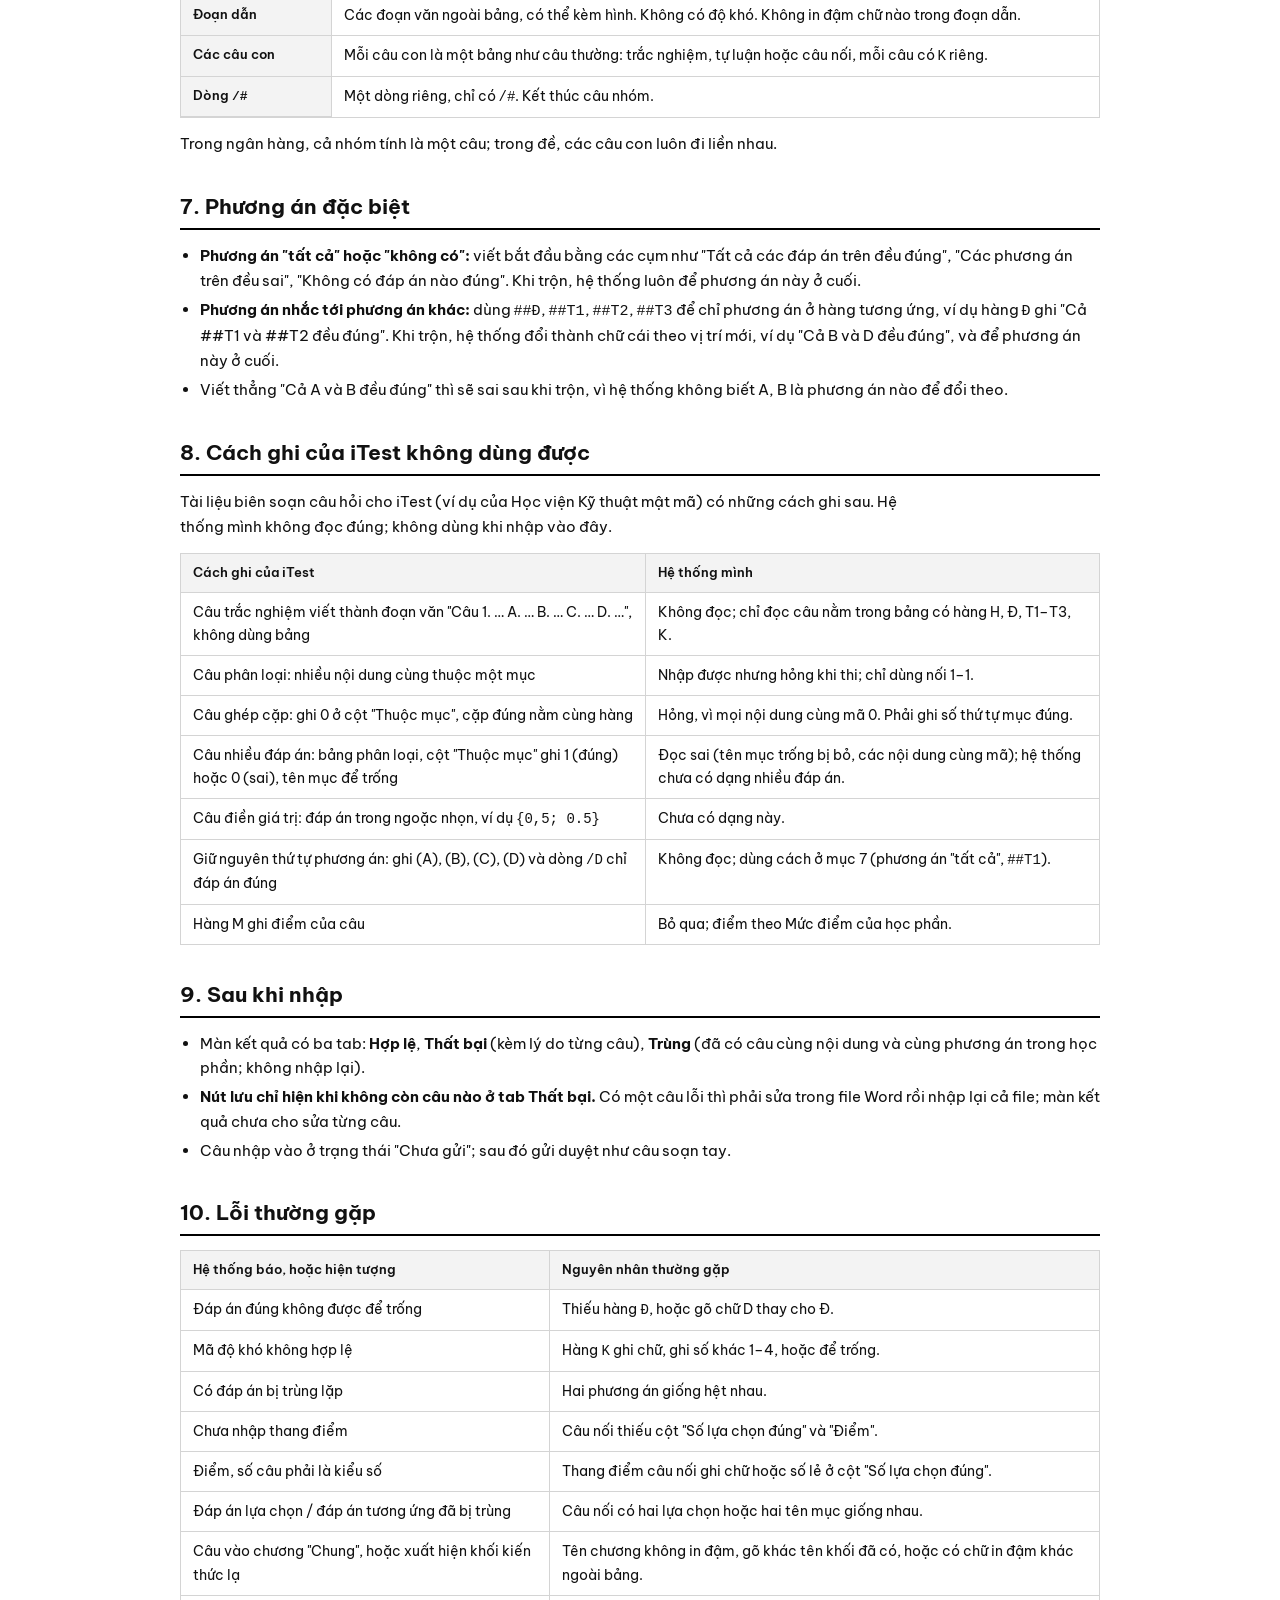
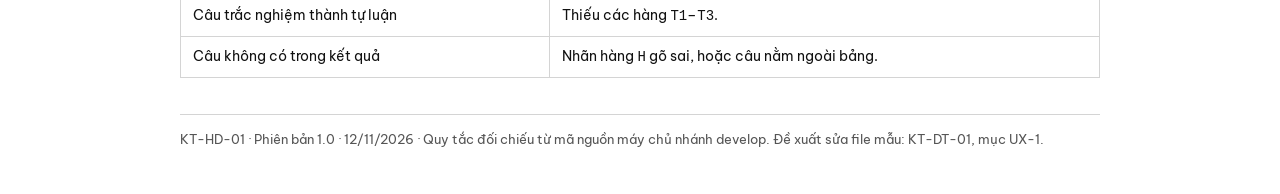
==== commit cd465936: "Đặc tả 0.9: rà lại theo code, loại 2 ý, thêm 2 ý thông minh, ghi lỗi điểm thi trực tuyến - Loại "Sao" ====
--- a/huong-dan/nhap-cau-hoi-tu-word.html
+++ b/huong-dan/nhap-cau-hoi-tu-word.html
@@ -62,7 +62,7 @@
       <li><b>Tên chương:</b> một dòng chữ <b>in đậm</b>, nằm ngoài bảng, đặt trước các câu của chương. Tên chương áp cho mọi câu phía sau, đến khi gặp tên chương khác. Không có tên chương thì câu vào chương "Chung".</li>
       <li><b>Tên chương phải khớp Khối kiến thức</b> đã có của học phần (không phân biệt hoa thường). Gõ khác đi một chữ thì hệ thống tạo thêm một khối kiến thức mới, viết hoa toàn bộ.</li>
       <li><b>Không in đậm chữ nào khác ngoài bảng</b>, kể cả trong đoạn dẫn của câu nhóm: chữ in đậm ngoài bảng bị hiểu là tên chương mới.</li>
-      <li><b>Hình và công thức</b> chèn thẳng vào ô; công thức dùng Equation của Word. Câu chọn tranh: chèn hình vào các ô <code>Đ</code>, <code>T1</code>–<code>T3</code>, mỗi ô một hình.</li>
+      <li><b>Hình và công thức</b> chèn thẳng vào ô; công thức dùng Equation của Word. Câu chọn tranh: chèn hình vào các ô <code>Đ</code>, <code>T1</code>–<code>T3</code>, mỗi ô một hình. Trang thi giữ nguyên cỡ hình trong Word và xếp các phương án theo hàng dọc, nên thu hình nhỏ lại (rộng khoảng 6–8 cm) để sinh viên không phải cuộn nhiều.</li>
     </ul>
     <h4>Ý nghĩa các nhãn hàng</h4>
     <div class="bang"><table>
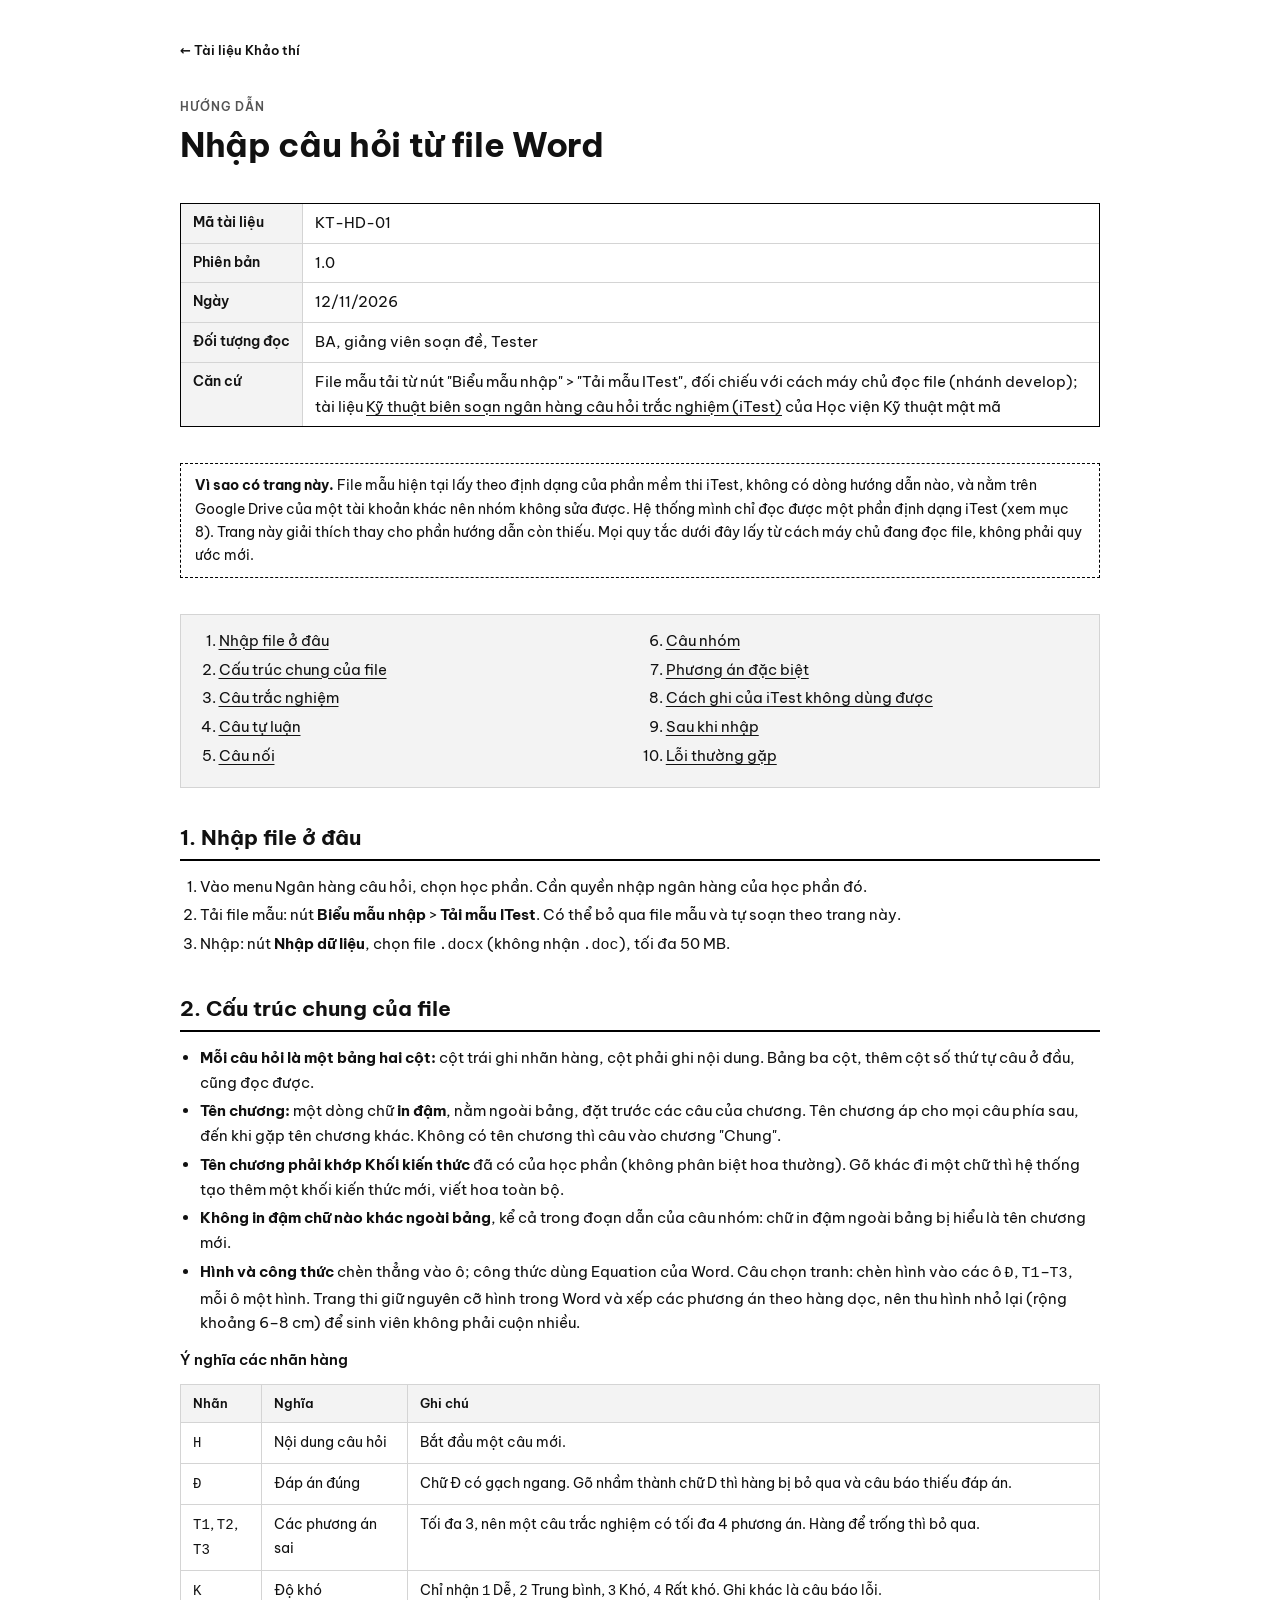
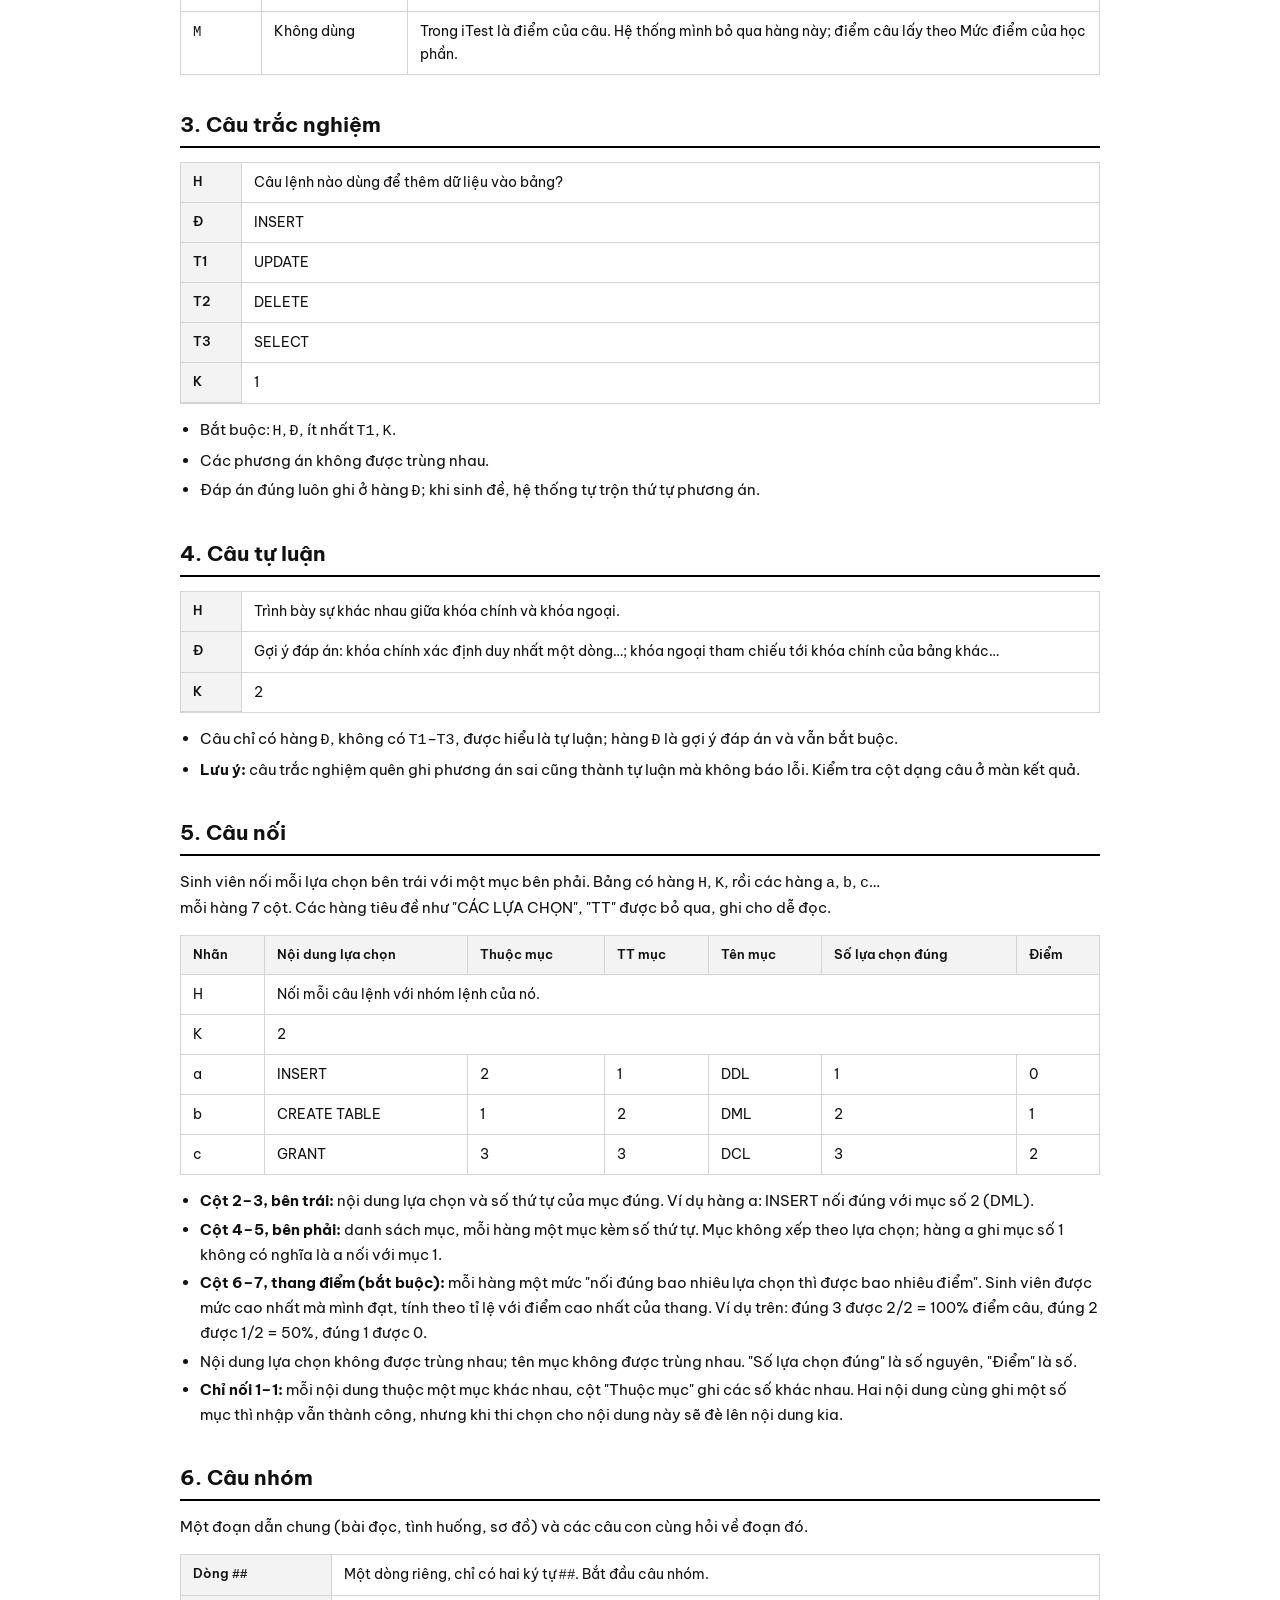
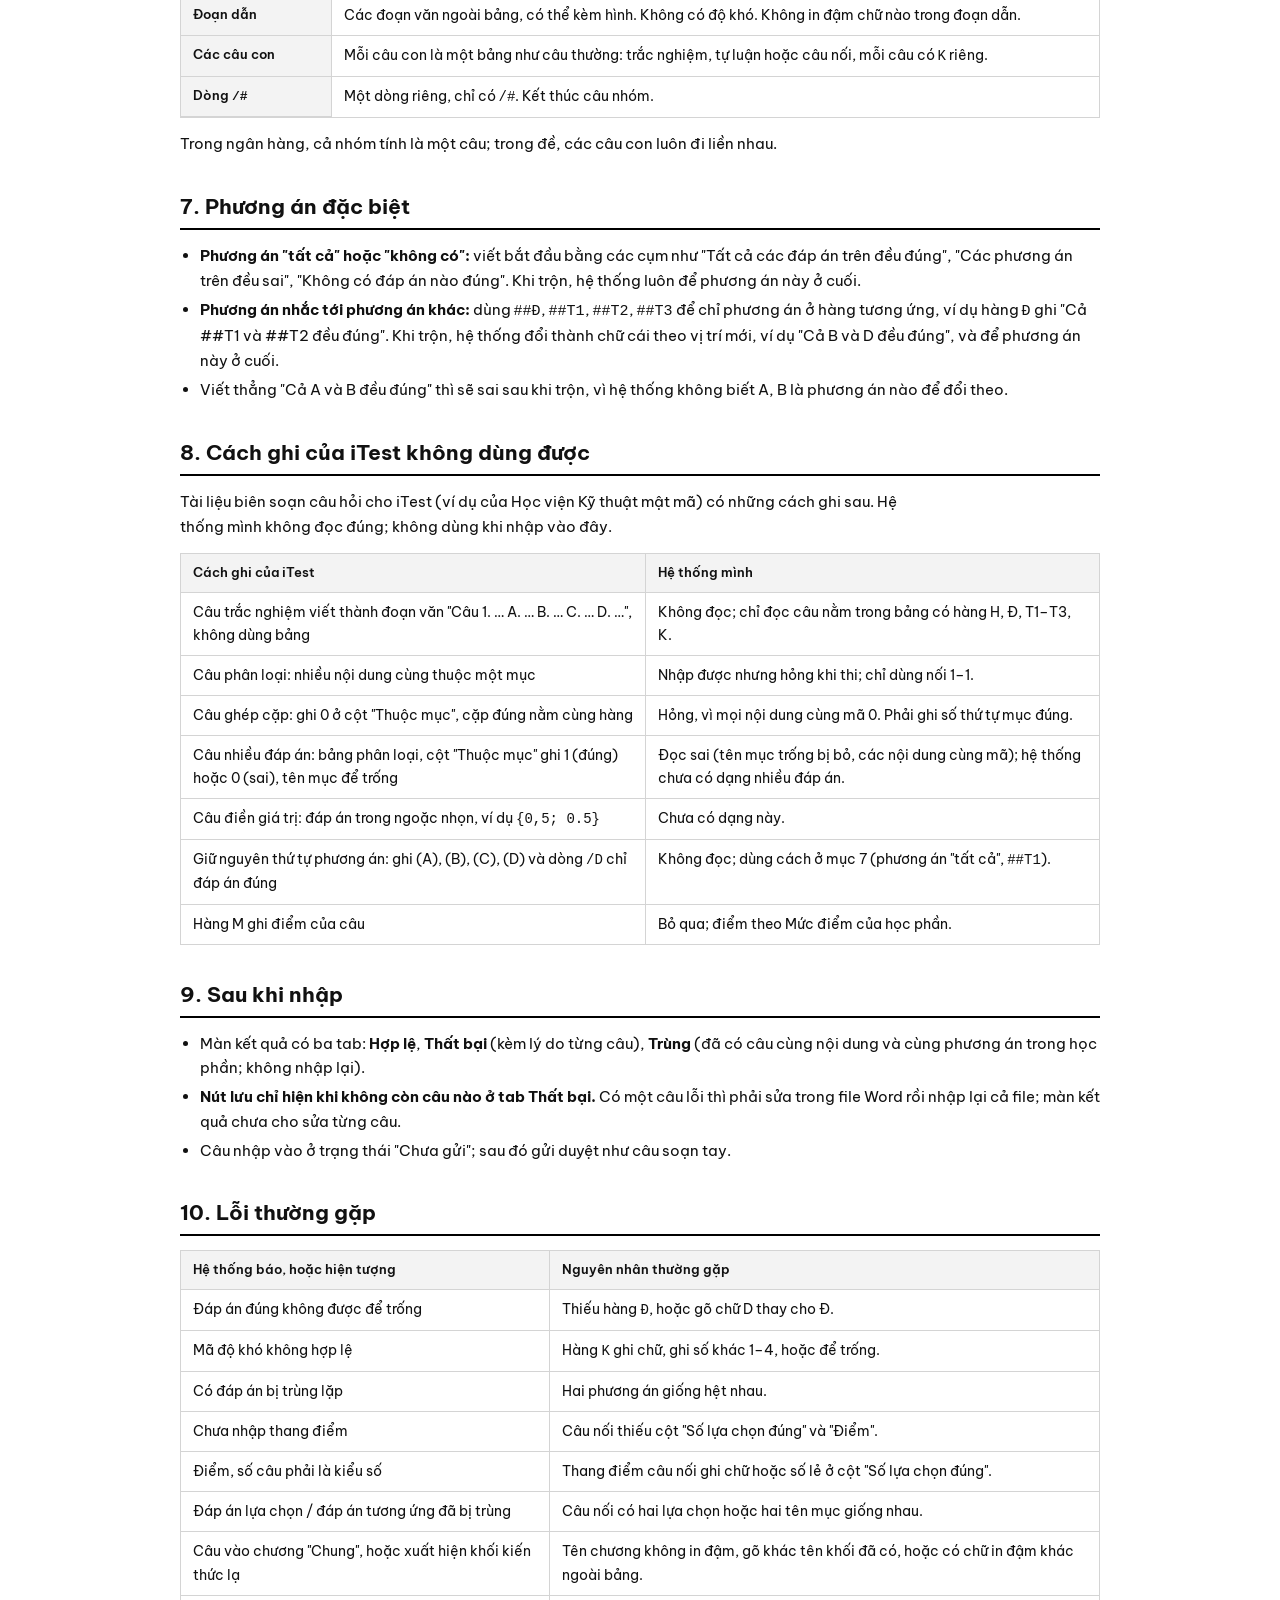
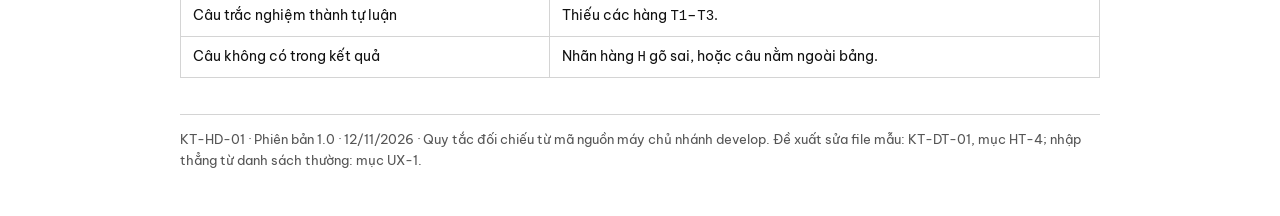
==== commit 981facb1: "Đặc tả 1.0: viết lại nhóm Trải nghiệm và Thông minh sau khi rà lại code - Trải nghiệm: thêm nhập câu" ====
--- a/huong-dan/nhap-cau-hoi-tu-word.html
+++ b/huong-dan/nhap-cau-hoi-tu-word.html
@@ -202,7 +202,7 @@
     </table></div>
   </section>
 
-  <footer>KT-HD-01 · Phiên bản 1.0 · 12/11/2026 · Quy tắc đối chiếu từ mã nguồn máy chủ nhánh develop. Đề xuất sửa file mẫu: KT-DT-01, mục UX-1.</footer>
+  <footer>KT-HD-01 · Phiên bản 1.0 · 12/11/2026 · Quy tắc đối chiếu từ mã nguồn máy chủ nhánh develop. Đề xuất sửa file mẫu: KT-DT-01, mục HT-4; nhập thẳng từ danh sách thường: mục UX-1.</footer>
 </main>
 </body>
 </html>
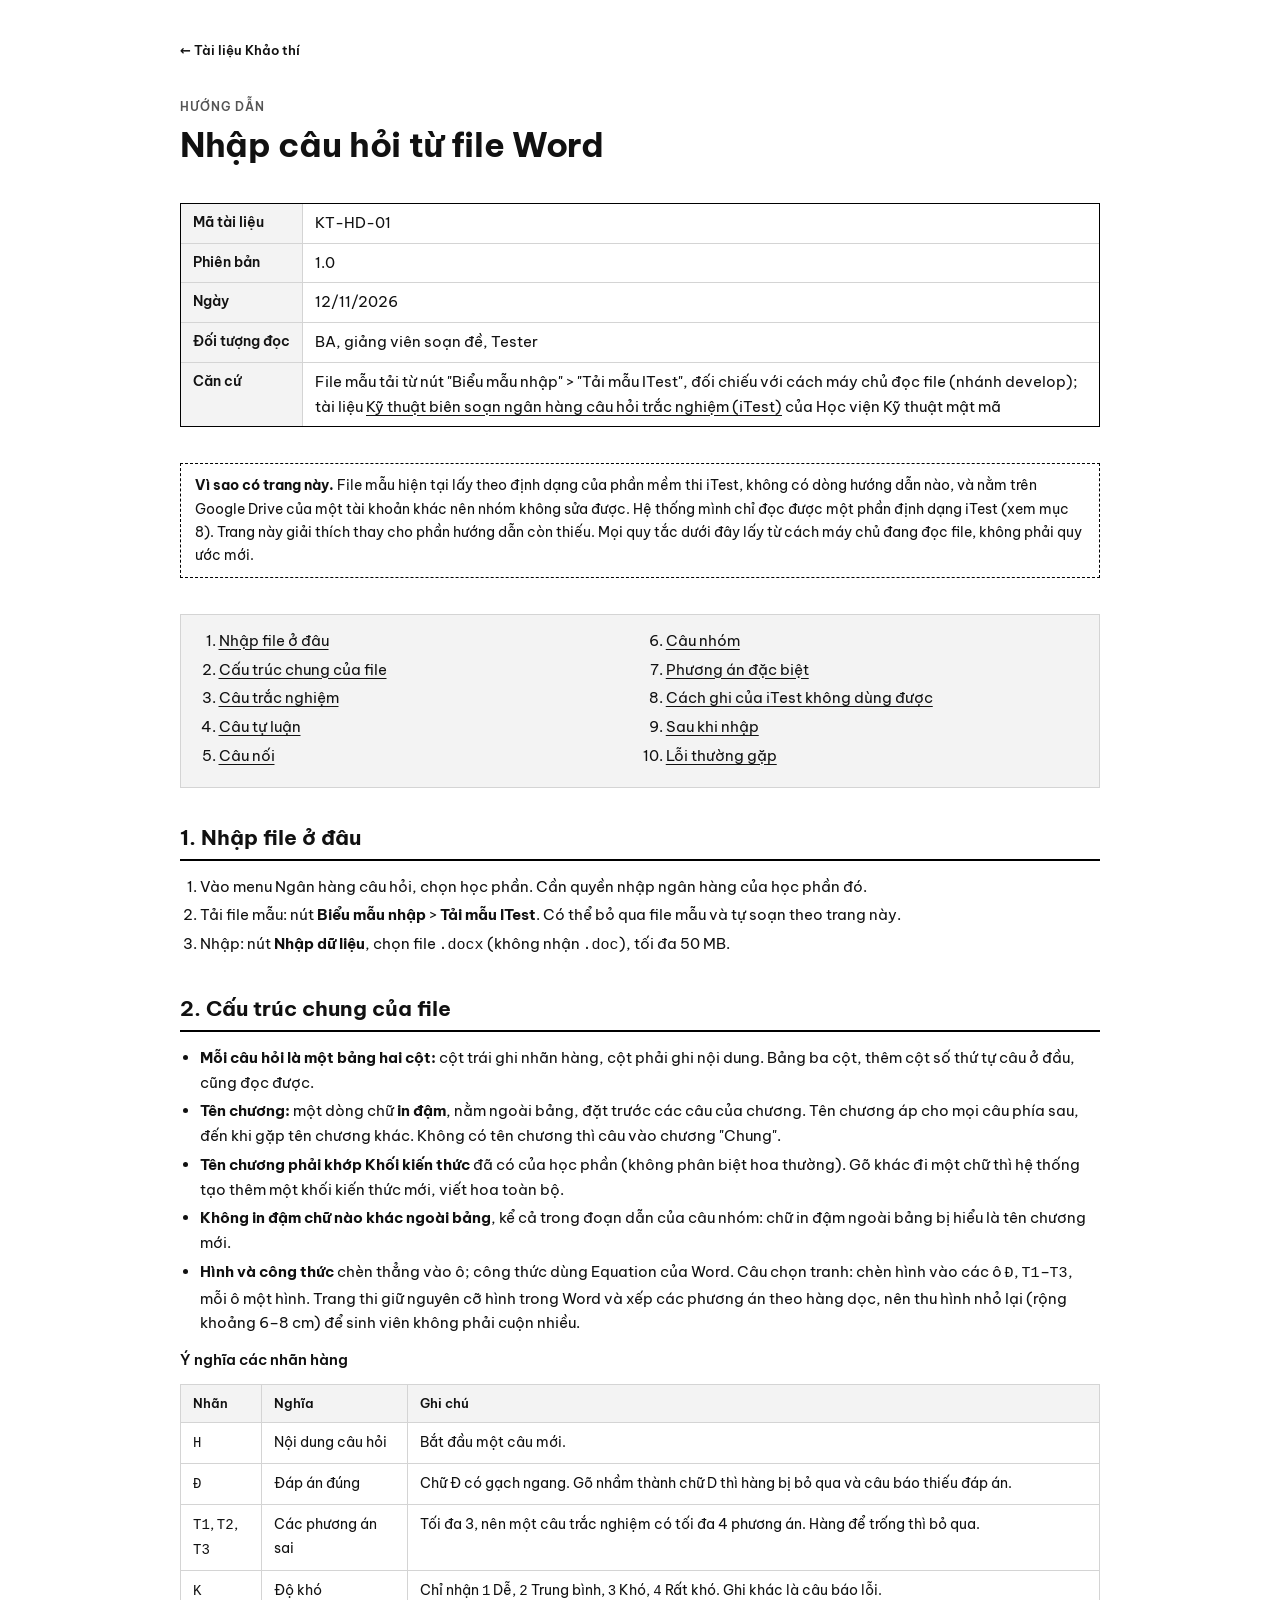
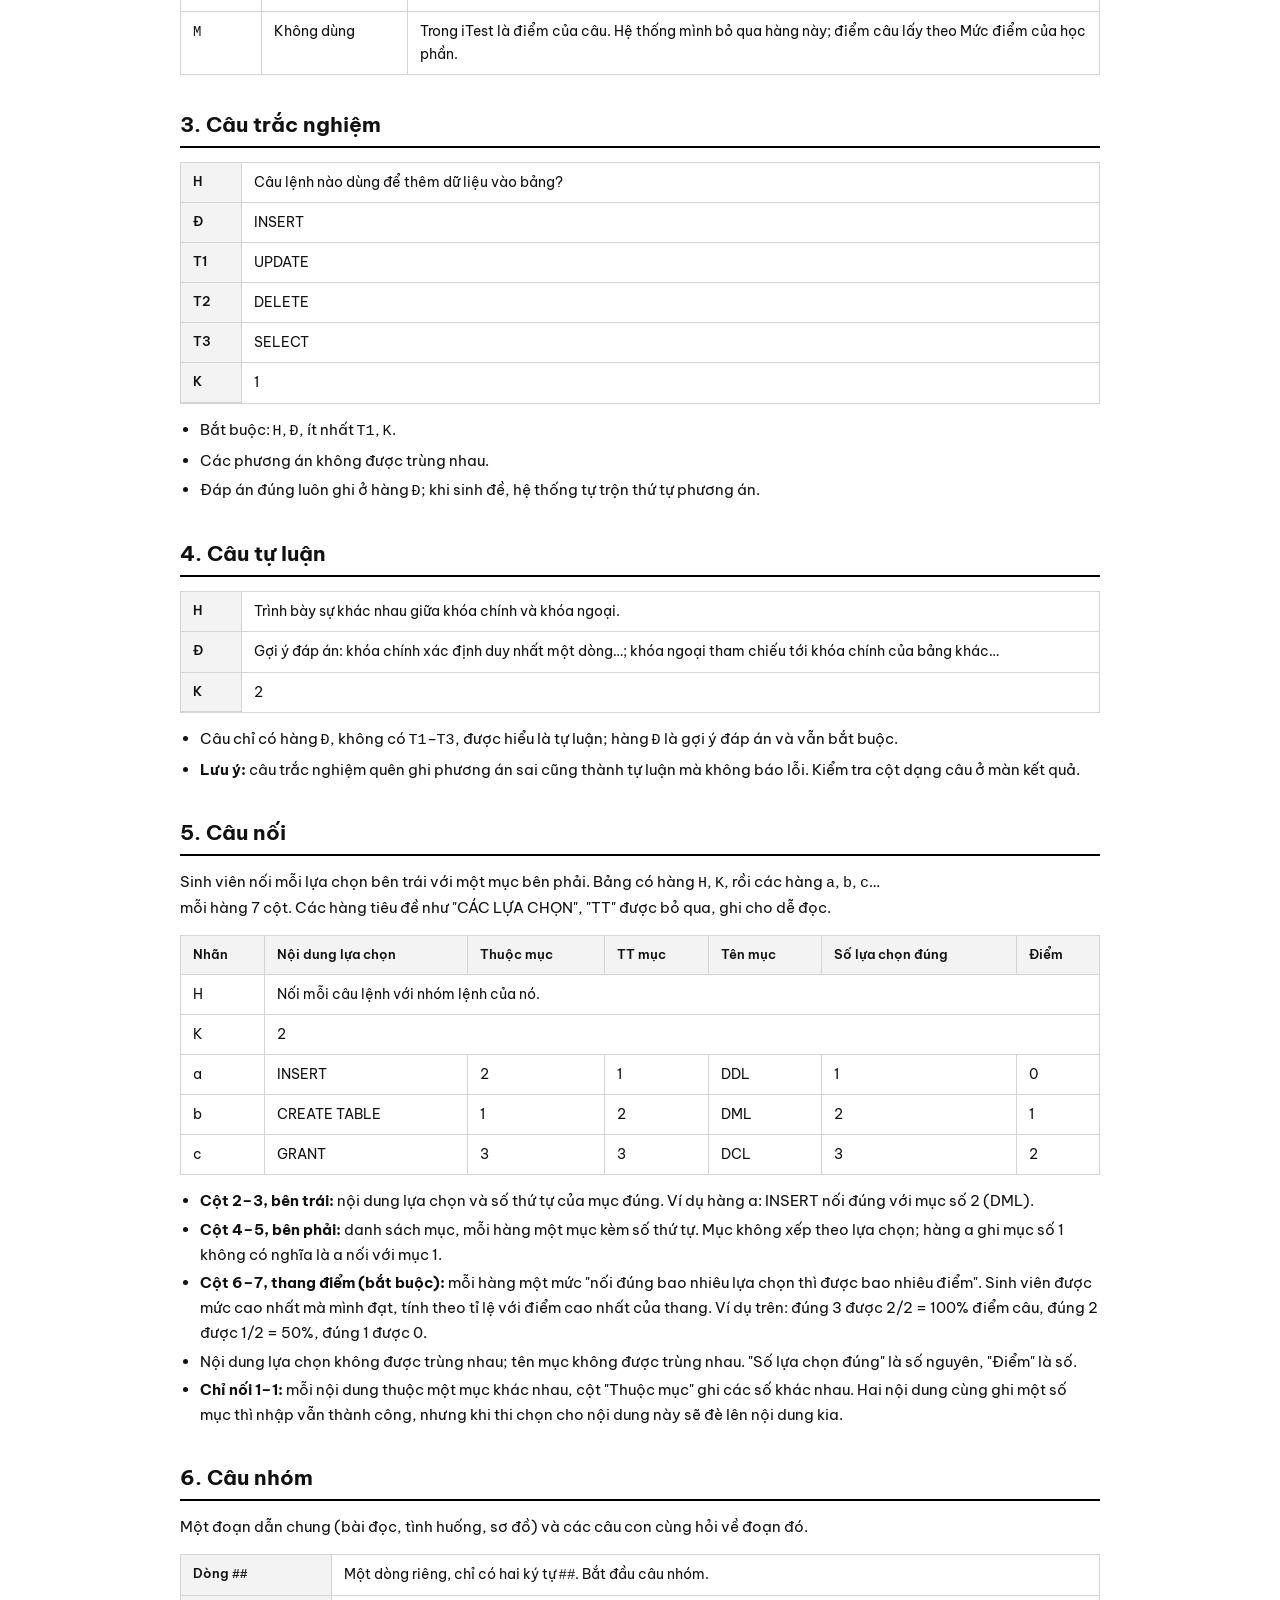
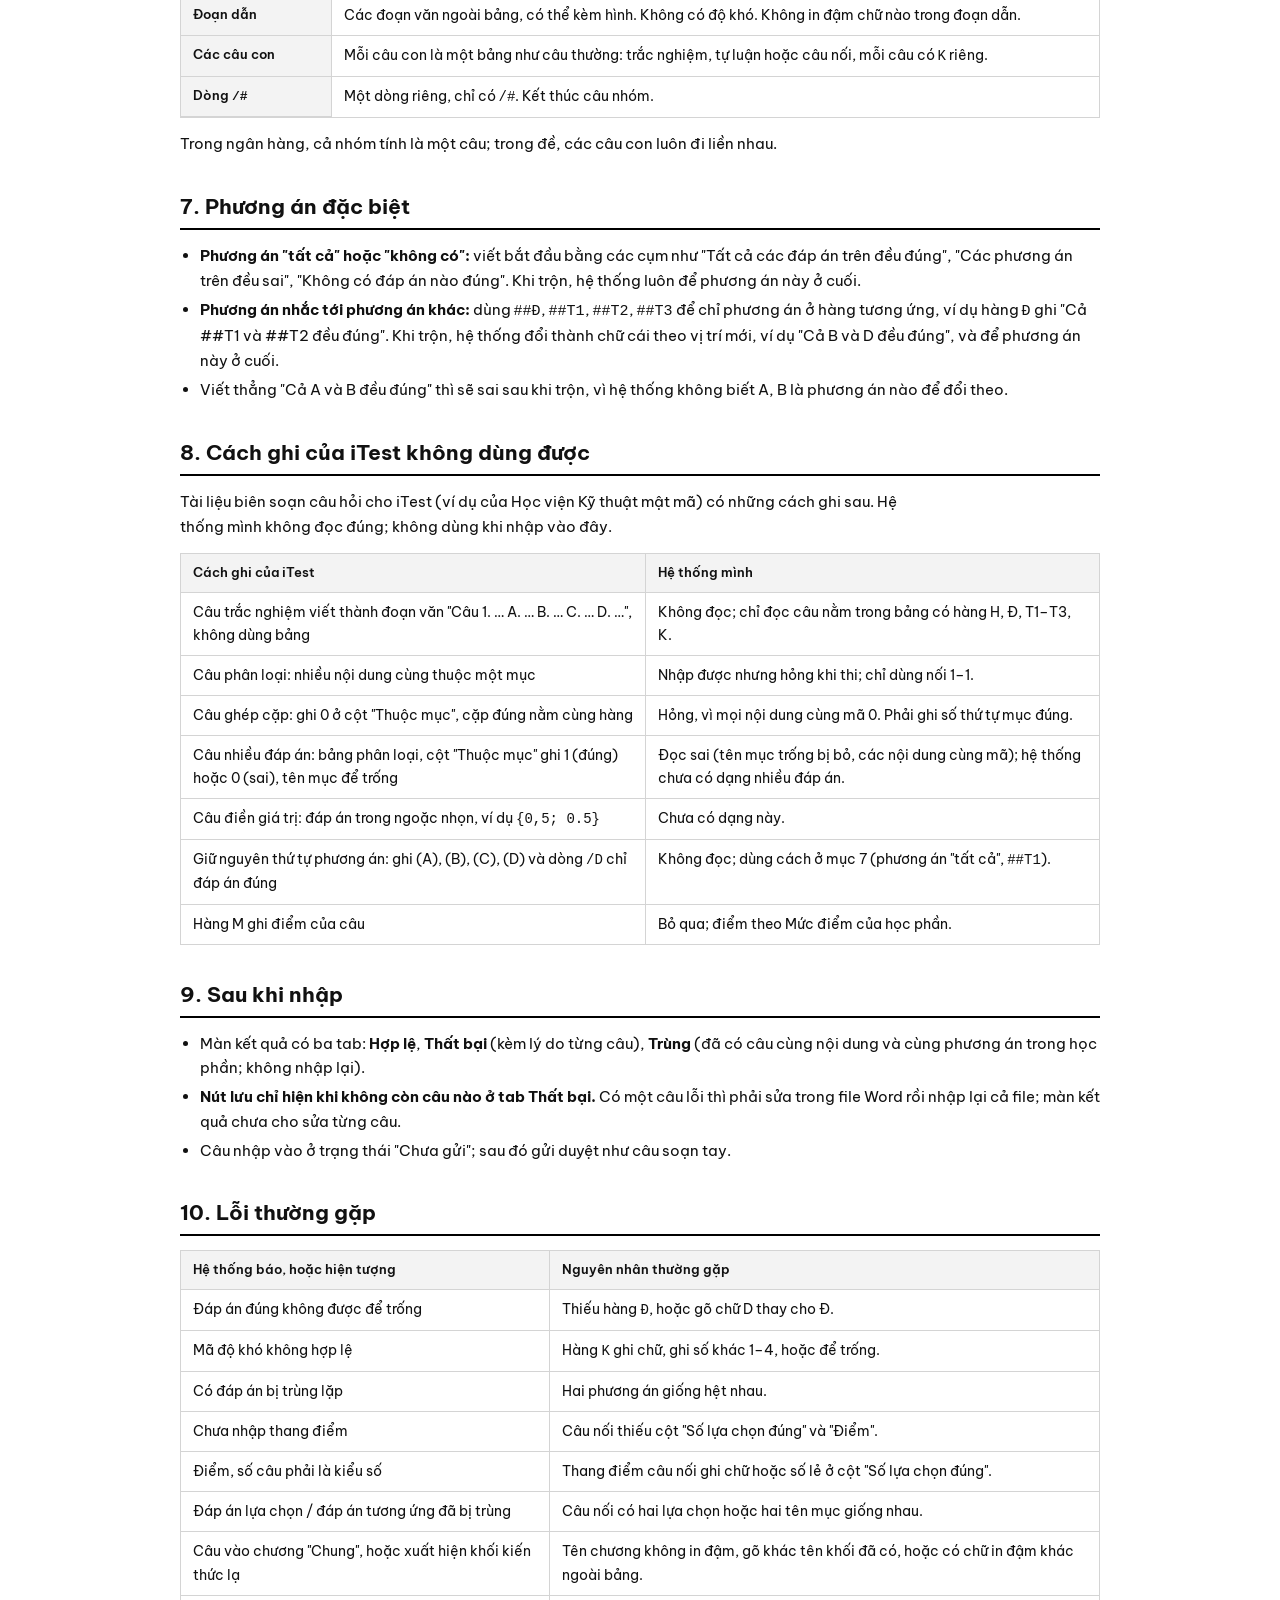
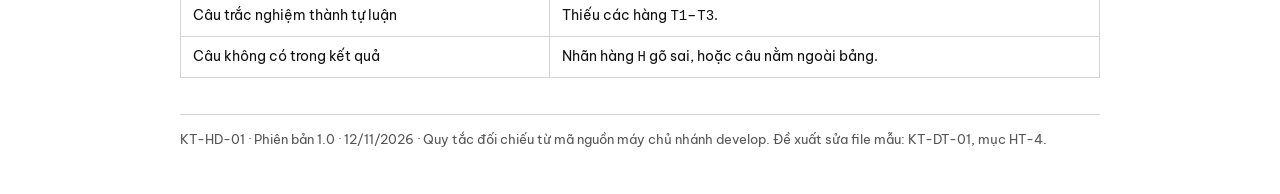
==== commit d2a7eb9f: "Đặc tả 1.0: chỉ giữ ý nhìn là thấy lợi, còn 15 tính năng - Bỏ nhập câu hỏi từ danh sách thường (lợi " ====
--- a/huong-dan/nhap-cau-hoi-tu-word.html
+++ b/huong-dan/nhap-cau-hoi-tu-word.html
@@ -202,7 +202,7 @@
     </table></div>
   </section>
 
-  <footer>KT-HD-01 · Phiên bản 1.0 · 12/11/2026 · Quy tắc đối chiếu từ mã nguồn máy chủ nhánh develop. Đề xuất sửa file mẫu: KT-DT-01, mục HT-4; nhập thẳng từ danh sách thường: mục UX-1.</footer>
+  <footer>KT-HD-01 · Phiên bản 1.0 · 12/11/2026 · Quy tắc đối chiếu từ mã nguồn máy chủ nhánh develop. Đề xuất sửa file mẫu: KT-DT-01, mục HT-4.</footer>
 </main>
 </body>
 </html>
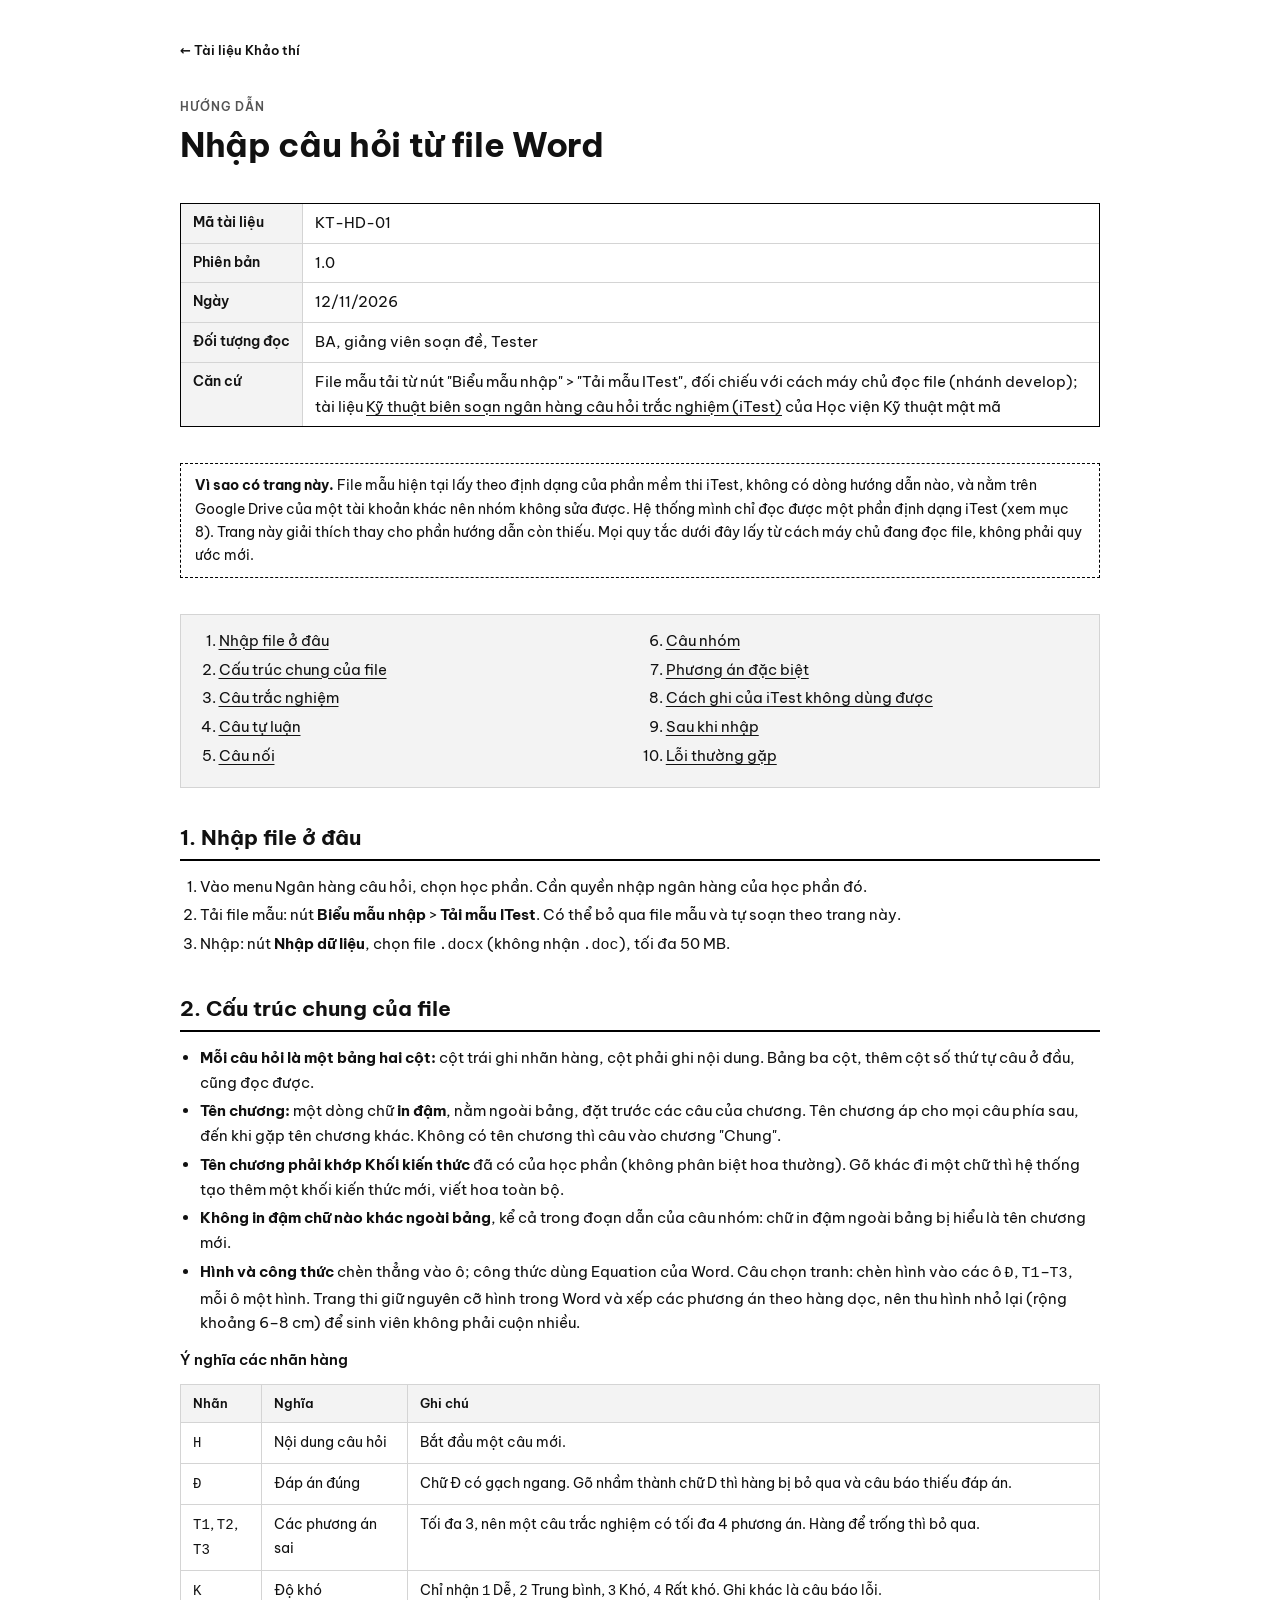
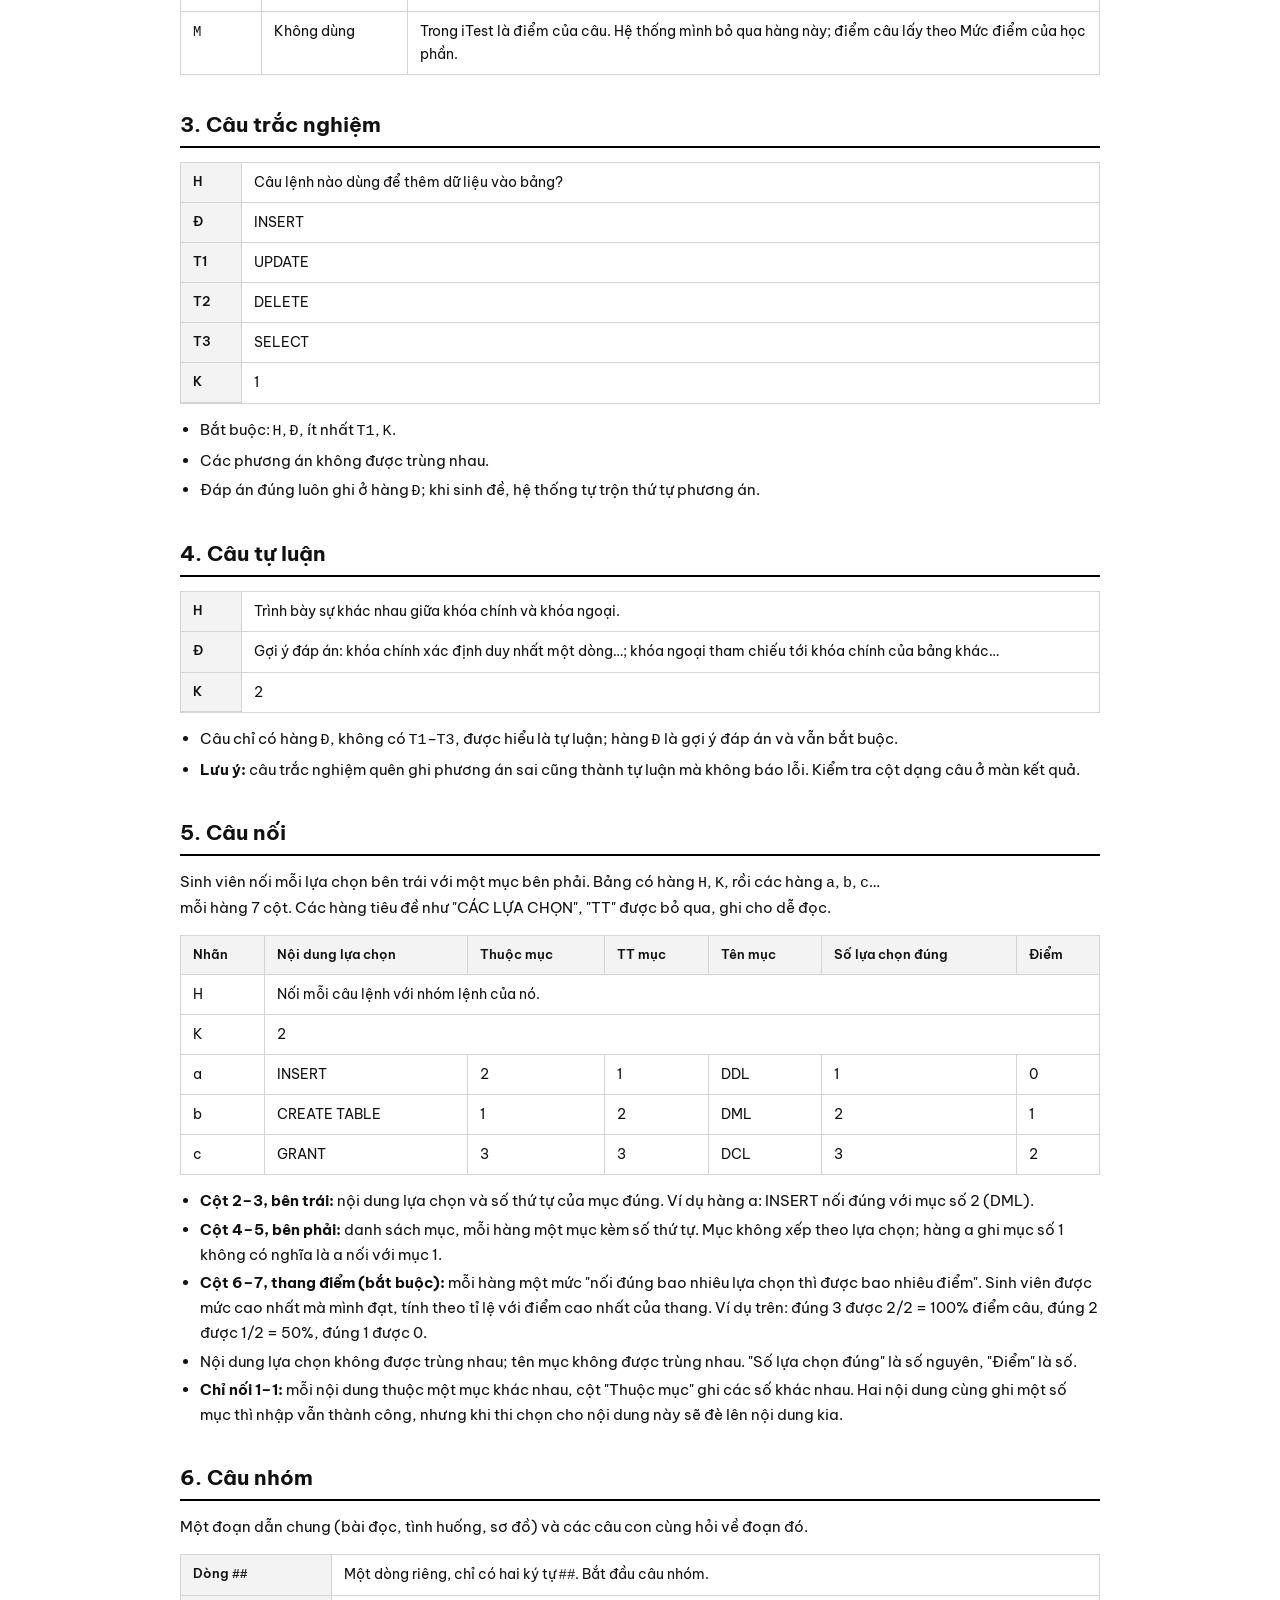
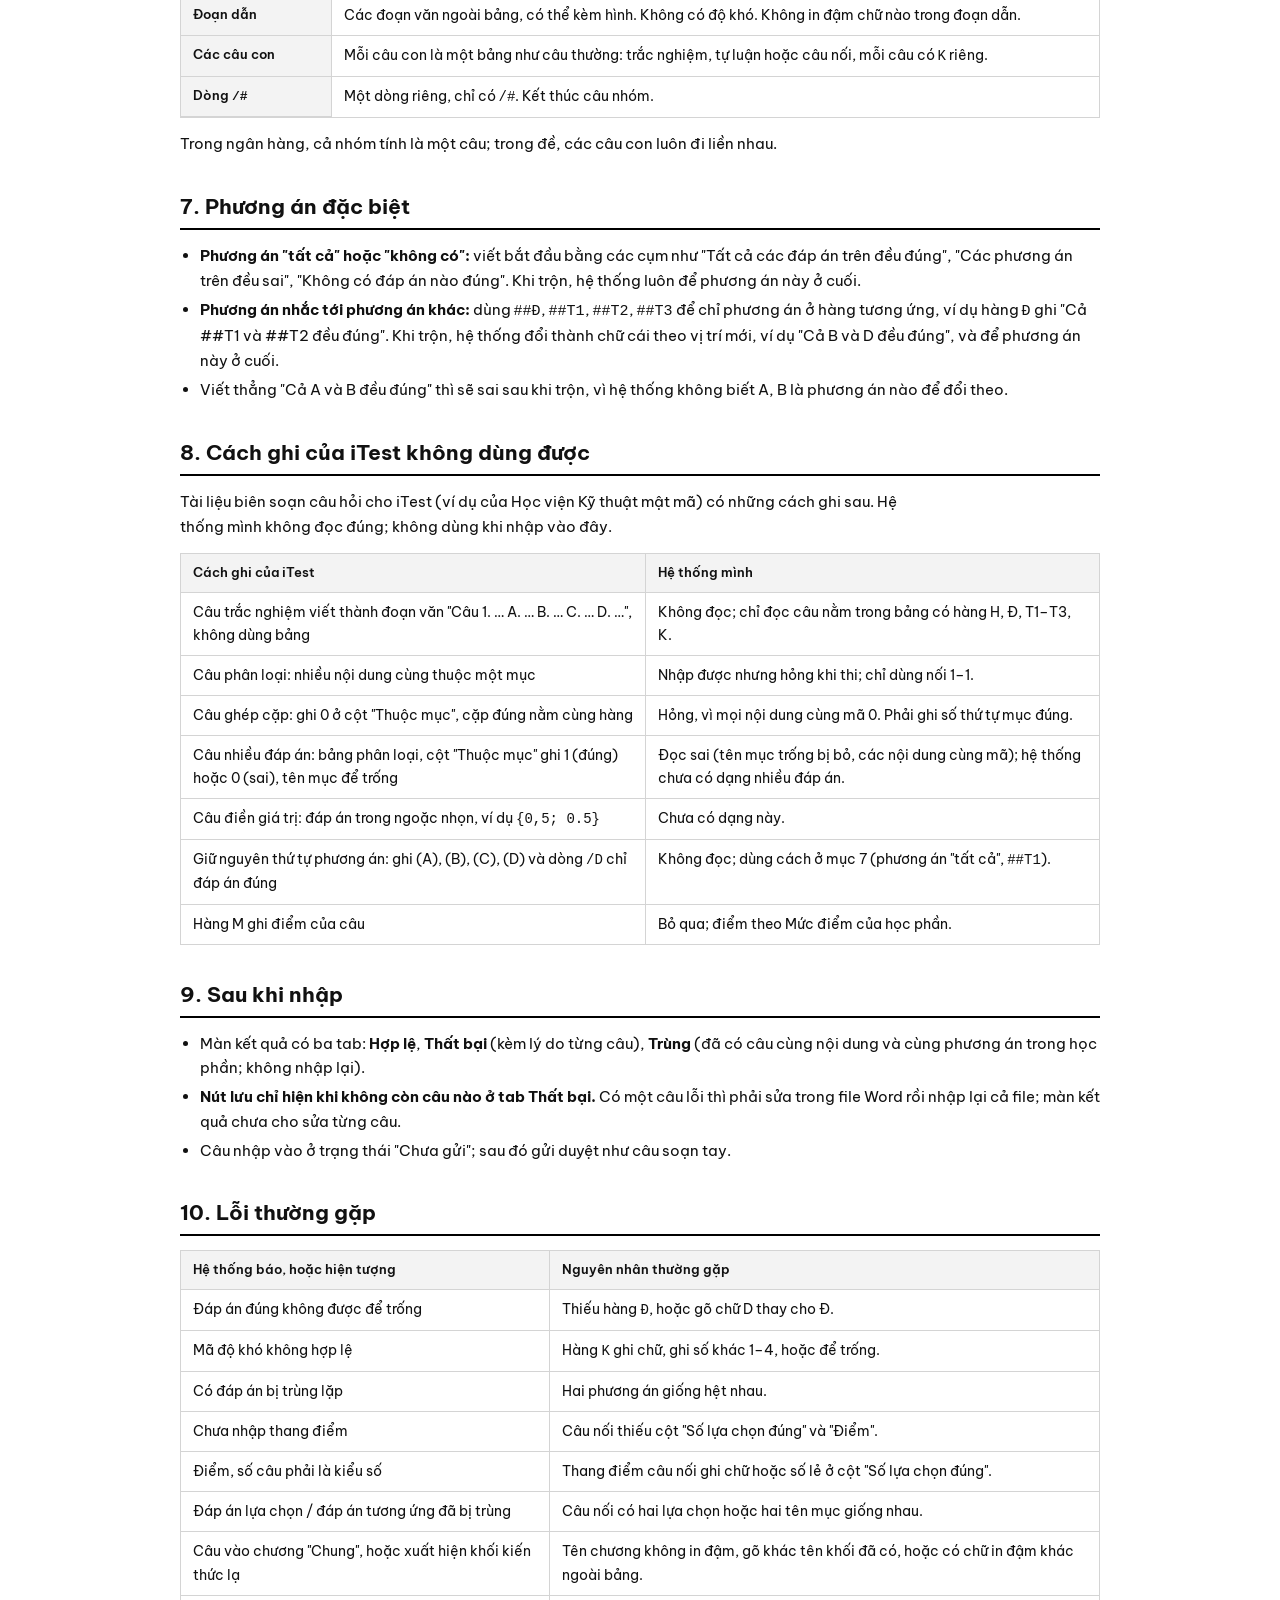
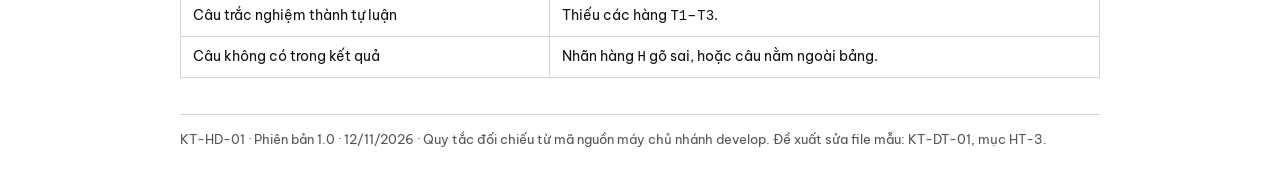
==== commit f2bf1d21: "Đặc tả 1.0: trải nghiệm 4 ý, thông minh 4 ý không cần AI - Trải nghiệm: đưa nhập file có câu lỗi lên" ====
--- a/huong-dan/nhap-cau-hoi-tu-word.html
+++ b/huong-dan/nhap-cau-hoi-tu-word.html
@@ -202,7 +202,7 @@
     </table></div>
   </section>
 
-  <footer>KT-HD-01 · Phiên bản 1.0 · 12/11/2026 · Quy tắc đối chiếu từ mã nguồn máy chủ nhánh develop. Đề xuất sửa file mẫu: KT-DT-01, mục HT-4.</footer>
+  <footer>KT-HD-01 · Phiên bản 1.0 · 12/11/2026 · Quy tắc đối chiếu từ mã nguồn máy chủ nhánh develop. Đề xuất sửa file mẫu: KT-DT-01, mục HT-3.</footer>
 </main>
 </body>
 </html>
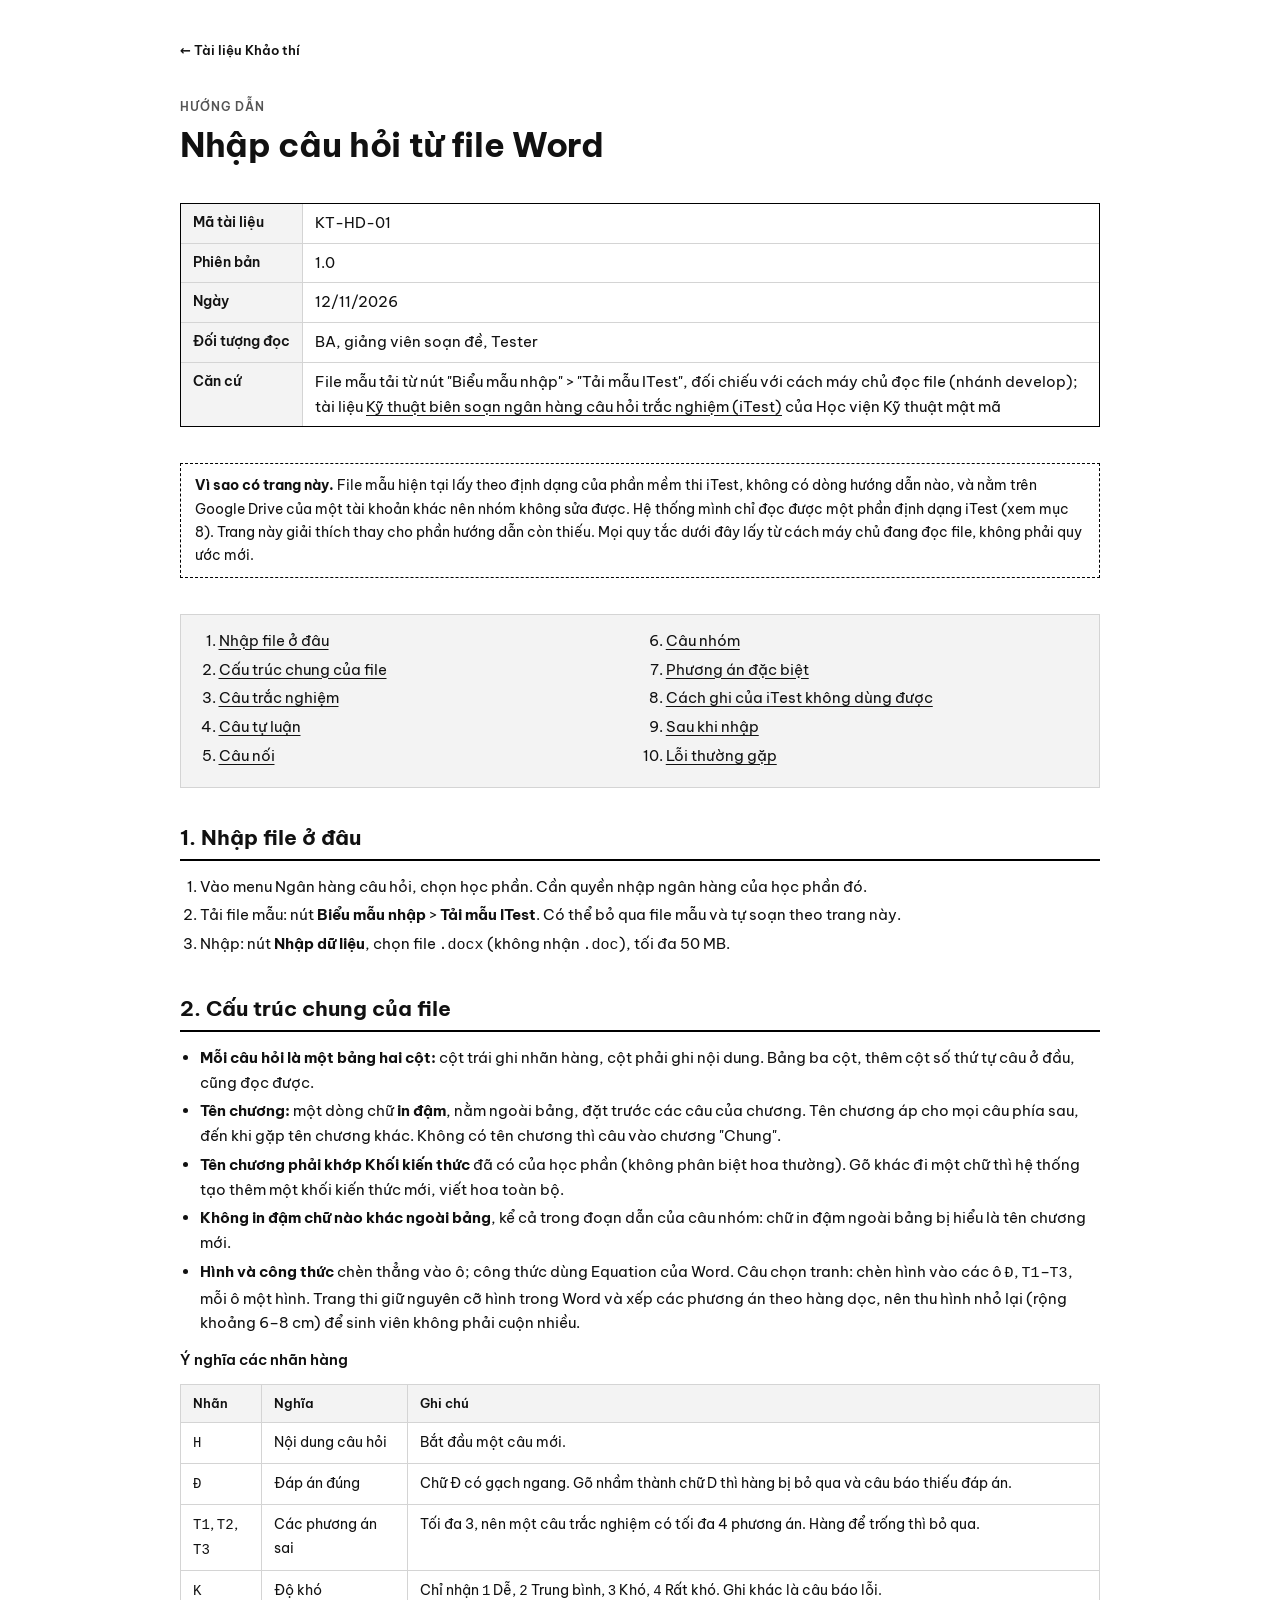
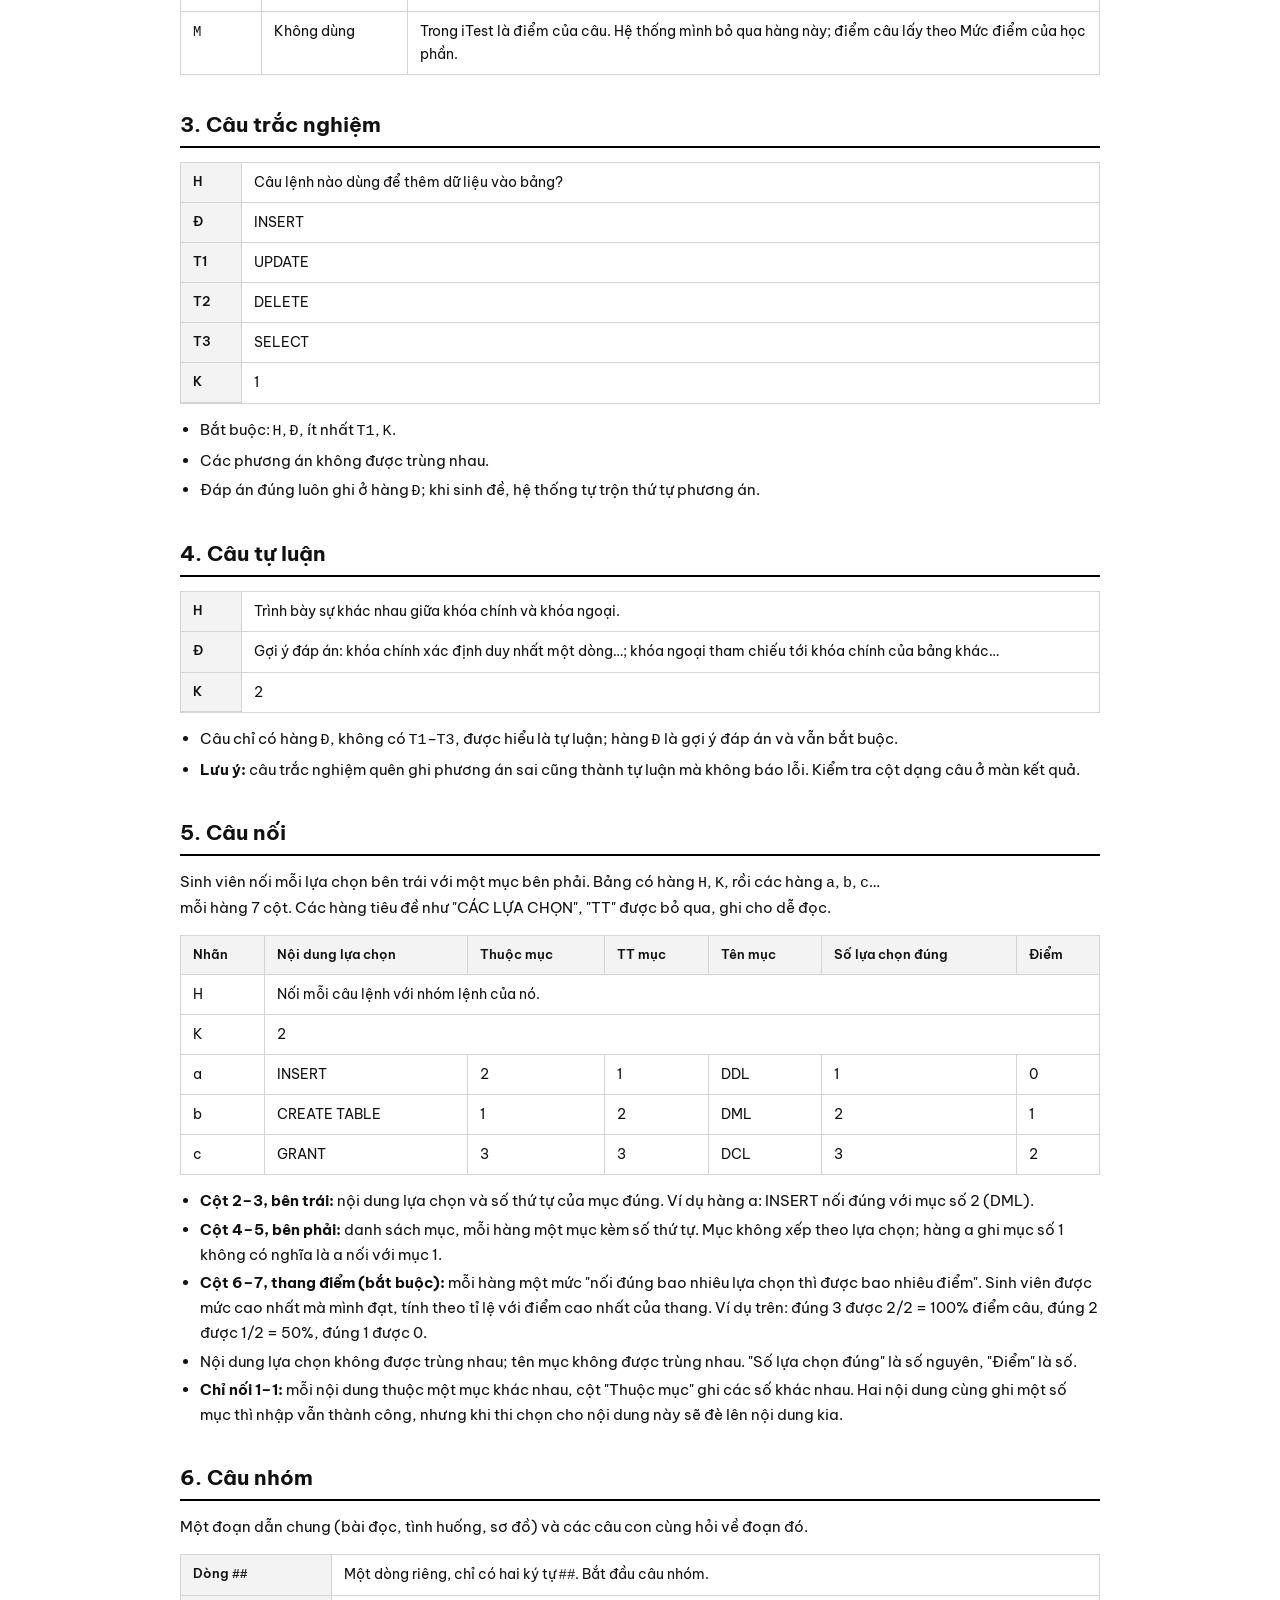
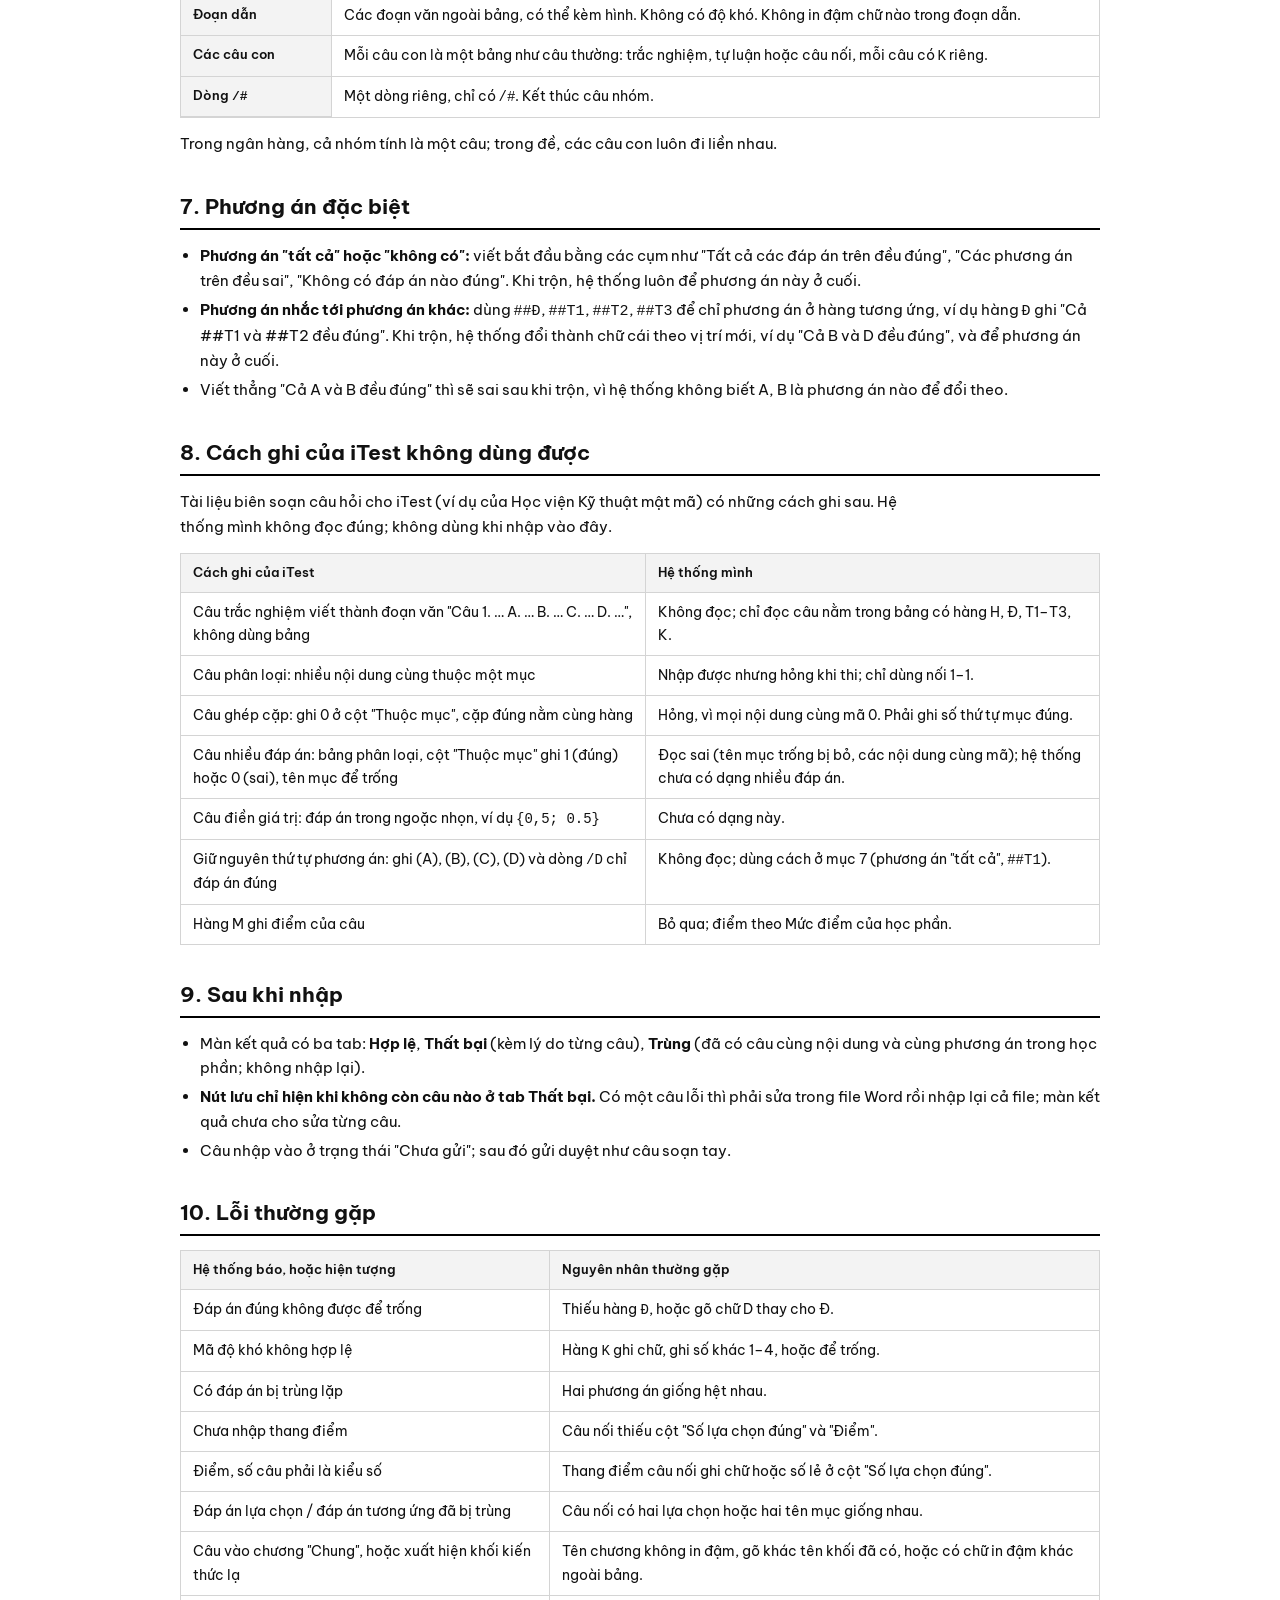
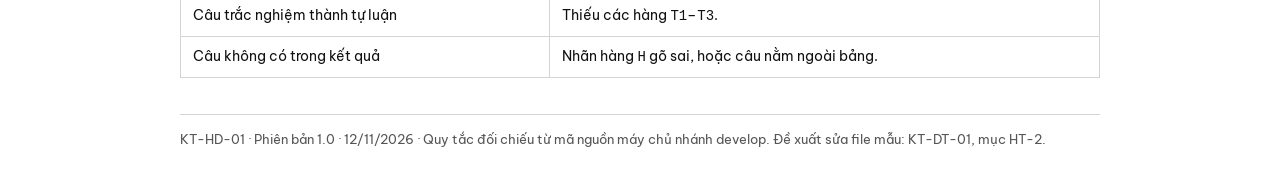
==== commit 64eeb448: "Đặc tả 1.0: bỏ mục sửa lỗi câu phân loại khỏi đề xuất (nhóm tự sửa sau) Co-Authored-By: Claude Opus " ====
--- a/huong-dan/nhap-cau-hoi-tu-word.html
+++ b/huong-dan/nhap-cau-hoi-tu-word.html
@@ -202,7 +202,7 @@
     </table></div>
   </section>
 
-  <footer>KT-HD-01 · Phiên bản 1.0 · 12/11/2026 · Quy tắc đối chiếu từ mã nguồn máy chủ nhánh develop. Đề xuất sửa file mẫu: KT-DT-01, mục HT-3.</footer>
+  <footer>KT-HD-01 · Phiên bản 1.0 · 12/11/2026 · Quy tắc đối chiếu từ mã nguồn máy chủ nhánh develop. Đề xuất sửa file mẫu: KT-DT-01, mục HT-2.</footer>
 </main>
 </body>
 </html>
